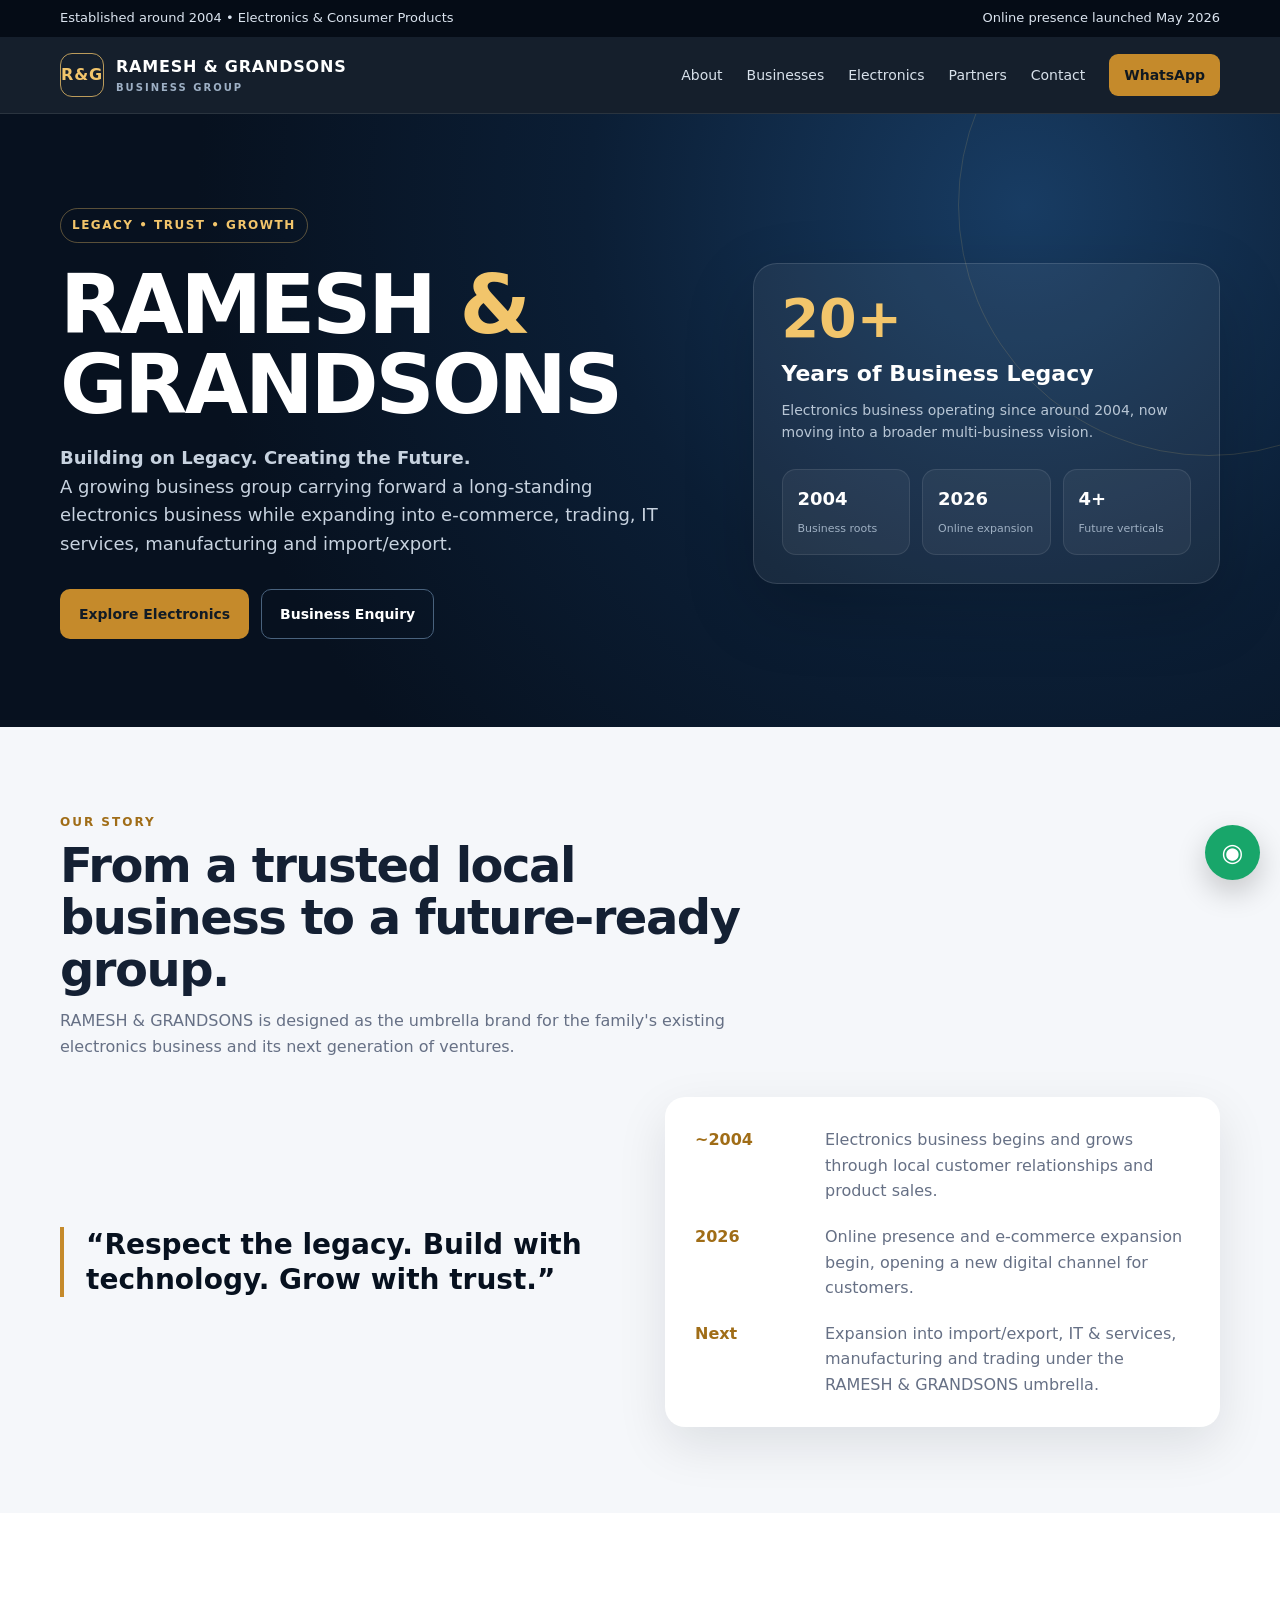
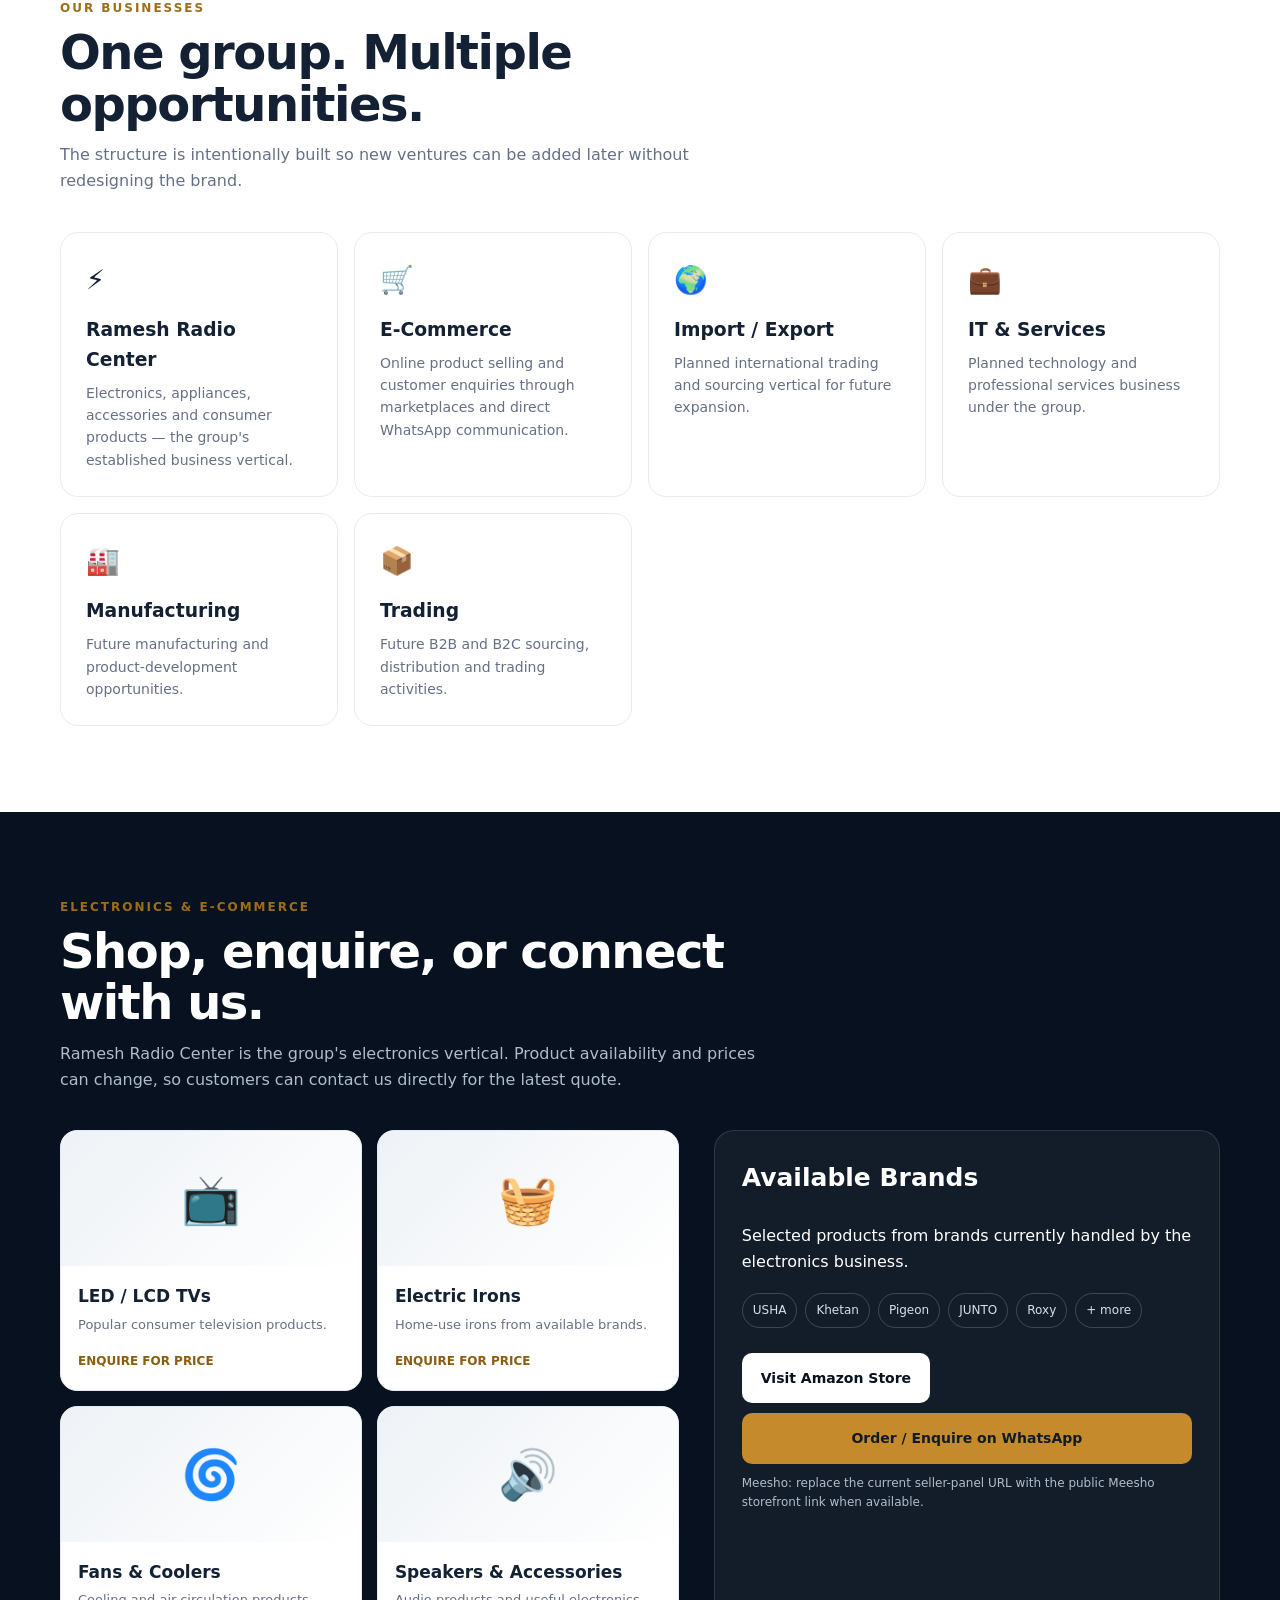
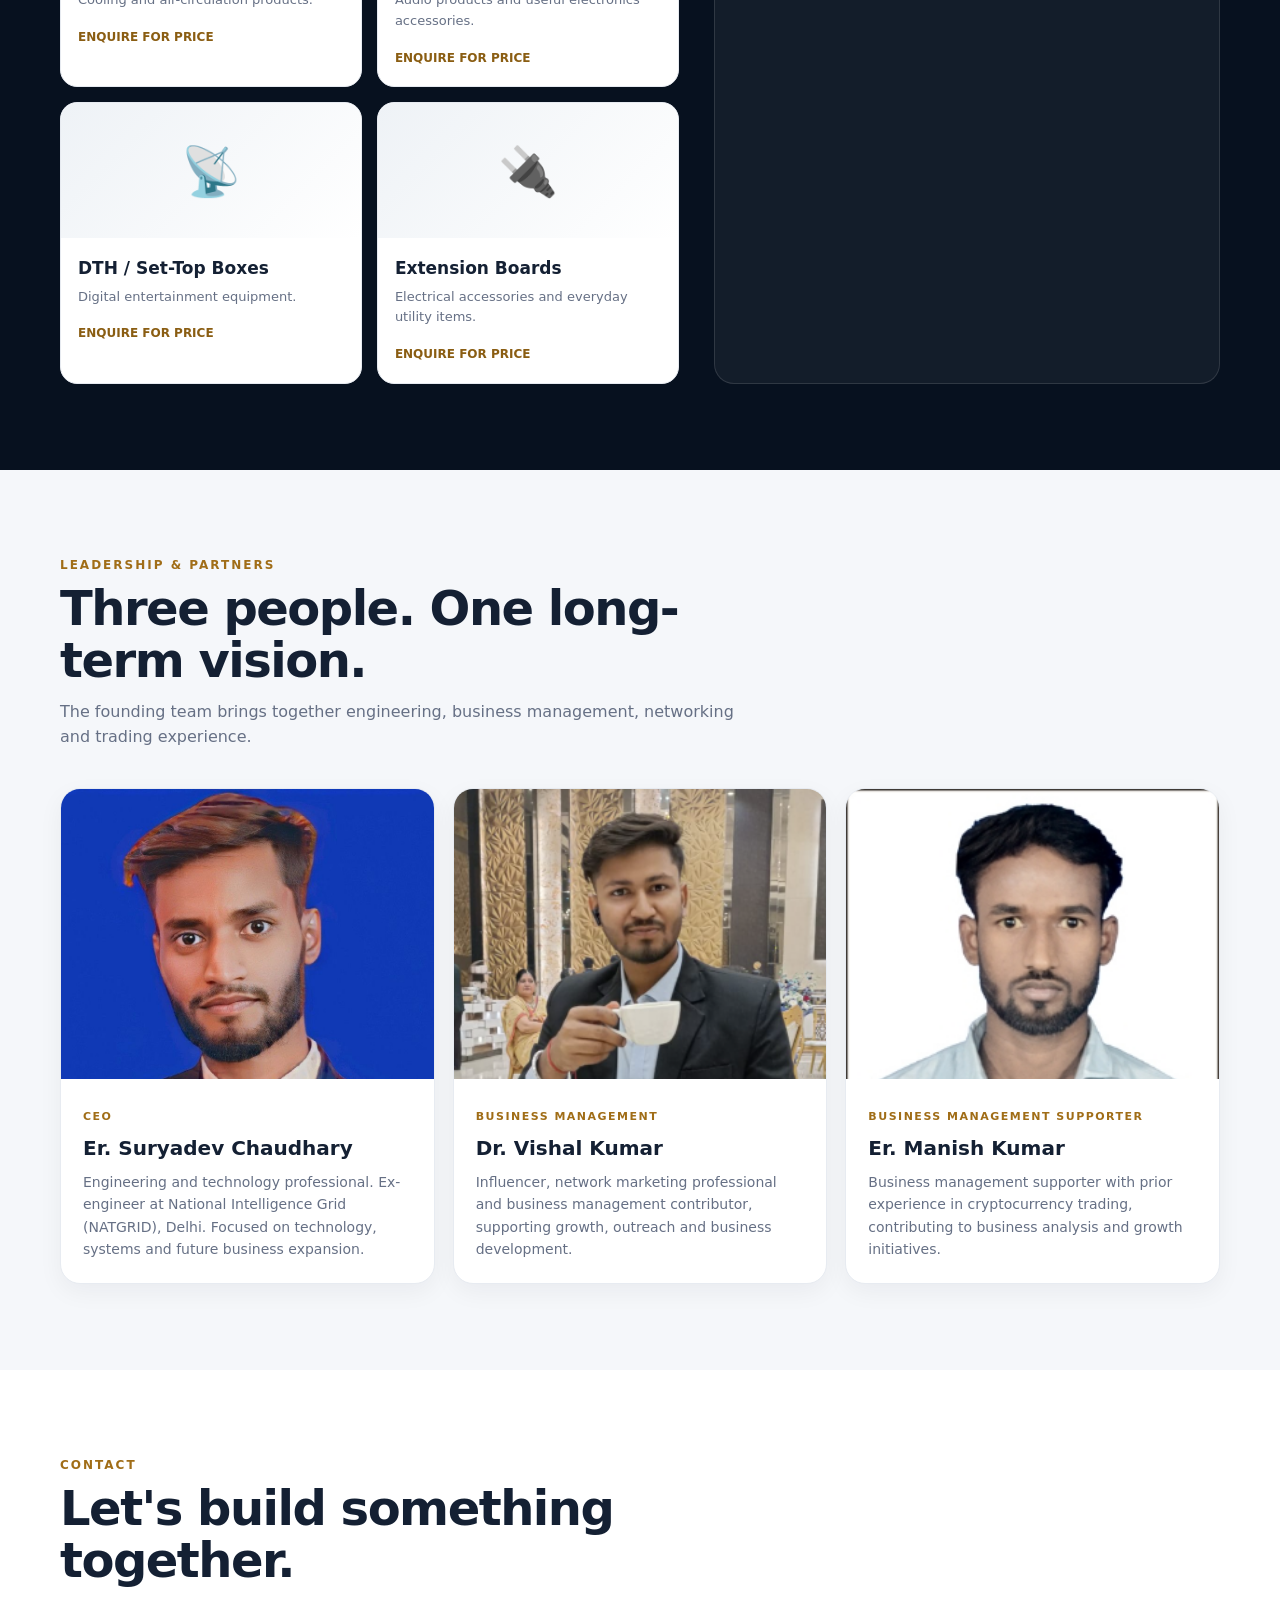
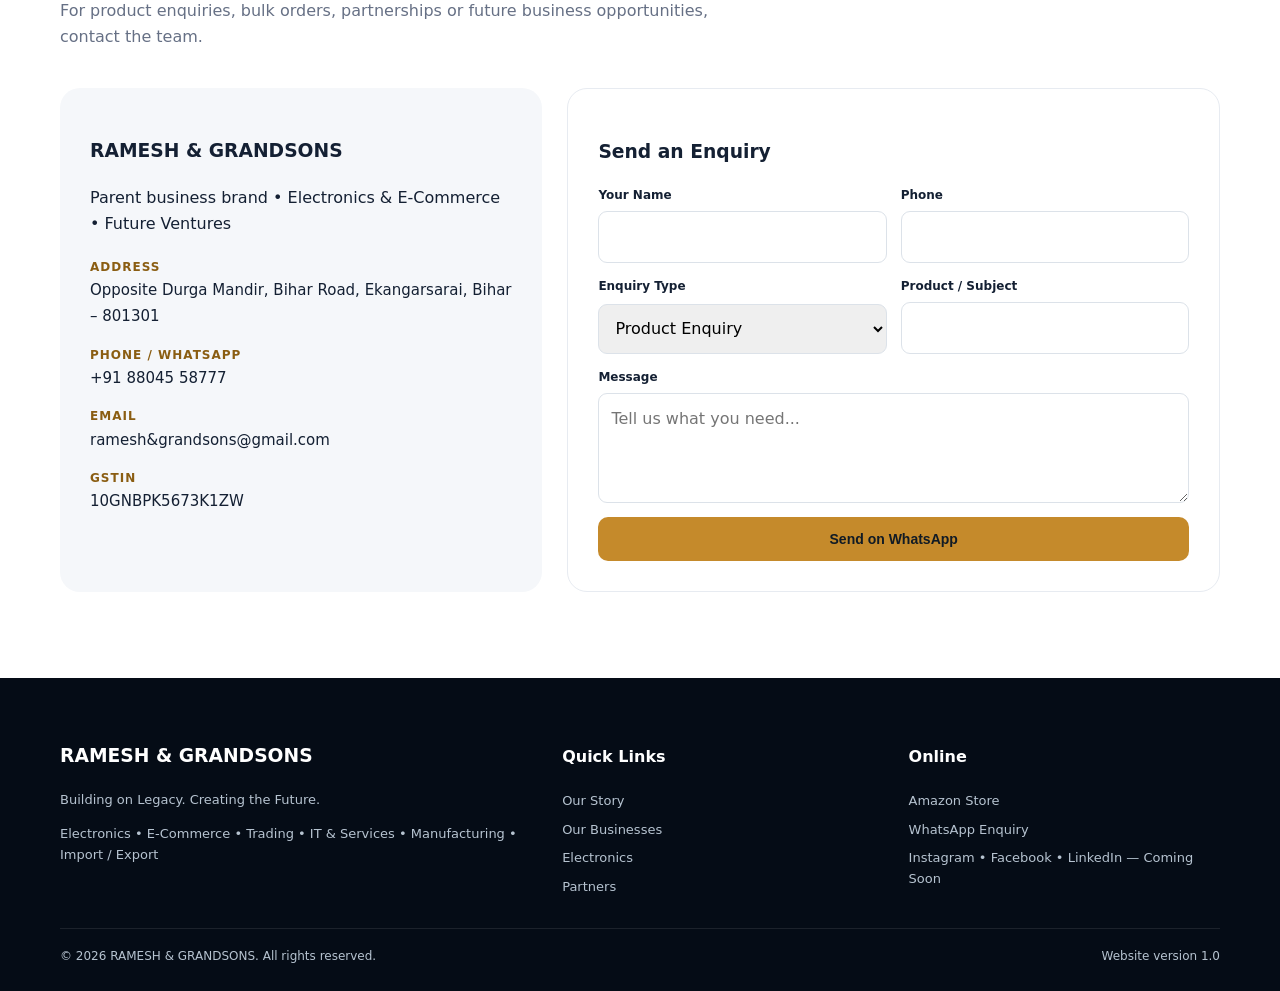
==== index.html @ 0e644058 "Update Business website V1" ====
<!doctype html>
<html lang="en">
<head>
<meta charset="utf-8">
<meta name="viewport" content="width=device-width,initial-scale=1">
<meta name="theme-color" content="#07111f">
<meta name="description" content="RAMESH & GRANDSONS — building on legacy, creating the future. Electronics, e-commerce, trading, IT services, manufacturing and import/export.">
<title>RAMESH & GRANDSONS | Business Group</title>
<style>
:root{
  --navy:#07111f; --navy2:#0c1d33; --ink:#142033; --muted:#667085;
  --line:#e7ebf1; --paper:#fff; --soft:#f5f7fa; --accent:#c58a2b;
  --accent2:#f2c56b; --green:#16845b; --shadow:0 18px 50px rgba(7,17,31,.10);
}
*{box-sizing:border-box} html{scroll-behavior:smooth}
body{margin:0;font-family:Inter,ui-sans-serif,system-ui,-apple-system,Segoe UI,Roboto,Arial,sans-serif;color:var(--ink);background:var(--paper);line-height:1.6}
a{text-decoration:none;color:inherit}.container{width:min(1160px,92%);margin:auto}
.topbar{background:#050c16;color:#dbe4ef;font-size:13px;padding:8px 0}
.topbar .container{display:flex;justify-content:space-between;gap:20px;flex-wrap:wrap}
nav{position:sticky;top:0;z-index:50;background:rgba(7,17,31,.94);backdrop-filter:blur(12px);color:#fff;border-bottom:1px solid rgba(255,255,255,.09)}
.navin{min-height:76px;display:flex;align-items:center;justify-content:space-between;gap:25px}
.brand{display:flex;align-items:center;gap:12px;font-weight:800;letter-spacing:.8px}
.mark{width:44px;height:44px;border:1px solid rgba(242,197,107,.75);border-radius:12px;display:grid;place-items:center;color:var(--accent2);font-weight:900}
.brand small{display:block;color:#9eb0c5;font-size:10px;letter-spacing:2px;font-weight:600}
.links{display:flex;gap:24px;align-items:center;font-size:14px;color:#d8e1eb}
.links a:hover{color:var(--accent2)}
.navcta{background:var(--accent);color:#101820!important;padding:10px 15px;border-radius:9px;font-weight:800}
.menu{display:none;background:none;border:0;color:#fff;font-size:27px}
.hero{background:radial-gradient(circle at 80% 15%,#183c63 0,#0b1e35 38%,#07111f 72%);color:#fff;padding:94px 0 88px;position:relative;overflow:hidden}
.hero:after{content:"";position:absolute;width:500px;height:500px;border:1px solid rgba(242,197,107,.15);border-radius:50%;right:-180px;top:-160px}
.hero-grid{display:grid;grid-template-columns:1.15fr .85fr;gap:60px;align-items:center;position:relative;z-index:2}
.eyebrow{display:inline-flex;gap:8px;align-items:center;border:1px solid rgba(242,197,107,.35);color:var(--accent2);padding:7px 11px;border-radius:999px;font-size:12px;letter-spacing:1.5px;text-transform:uppercase;font-weight:700}
h1{font-size:clamp(45px,7vw,82px);line-height:.98;margin:22px 0 18px;letter-spacing:-3px}
.hero h1 span{color:var(--accent2)}
.hero p{font-size:18px;color:#c7d2df;max-width:650px}
.actions{display:flex;gap:12px;flex-wrap:wrap;margin-top:30px}
.btn{display:inline-flex;align-items:center;justify-content:center;gap:8px;padding:13px 18px;border-radius:10px;font-weight:800;font-size:14px;border:1px solid transparent}
.btn.primary{background:var(--accent);color:#111b25}.btn.ghost{border-color:#49627d;color:#fff}.btn.light{background:#fff;color:var(--navy)}
.hero-card{background:rgba(255,255,255,.06);border:1px solid rgba(255,255,255,.12);border-radius:24px;padding:28px;box-shadow:0 25px 70px rgba(0,0,0,.18)}
.hero-card .big{font-size:54px;font-weight:900;color:var(--accent2);line-height:1}
.hero-card h3{margin:10px 0 8px;font-size:22px}.hero-card p{font-size:14px;margin:0;color:#b8c6d5}
.statrow{display:grid;grid-template-columns:repeat(3,1fr);gap:12px;margin-top:25px}.stat{padding:15px;border-radius:14px;background:rgba(255,255,255,.05);border:1px solid rgba(255,255,255,.09)}.stat b{display:block;font-size:18px;color:#fff}.stat span{font-size:11px;color:#9fb0c3}
section{padding:86px 0}.section-head{max-width:700px;margin-bottom:38px}.kicker{color:#a06d17;font-size:12px;text-transform:uppercase;letter-spacing:2px;font-weight:900}.section-head h2{font-size:clamp(31px,4vw,48px);line-height:1.08;margin:8px 0 12px;letter-spacing:-1.5px}.section-head p{color:var(--muted);margin:0}
.legacy{background:var(--soft)}.legacy-grid{display:grid;grid-template-columns:1fr 1fr;gap:50px;align-items:center}.quote{font-size:28px;line-height:1.25;font-weight:750;color:var(--navy);border-left:4px solid var(--accent);padding-left:22px}
.info-card{background:#fff;padding:30px;border-radius:20px;box-shadow:var(--shadow)}.timeline{display:grid;gap:20px}.time{display:grid;grid-template-columns:110px 1fr;gap:20px}.time b{color:#a06d17}.time p{margin:0;color:var(--muted)}
.businesses{display:grid;grid-template-columns:repeat(4,1fr);gap:16px}.biz{padding:25px;border:1px solid var(--line);border-radius:18px;transition:.2s;background:#fff}.biz:hover{transform:translateY(-4px);box-shadow:var(--shadow)}.icon{font-size:27px}.biz h3{margin:14px 0 7px}.biz p{margin:0;color:var(--muted);font-size:14px}
.ecom{background:var(--navy);color:#fff}.ecom .section-head p{color:#aebdcd}.ecom-grid{display:grid;grid-template-columns:1.1fr .9fr;gap:35px;align-items:stretch}
.product-grid{display:grid;grid-template-columns:repeat(2,1fr);gap:15px}.product{background:#fff;color:var(--ink);border-radius:17px;overflow:hidden;border:1px solid #e6eaf0}.product-img{height:135px;display:grid;place-items:center;background:linear-gradient(135deg,#eef2f6,#fff);font-size:48px}.product-body{padding:17px}.product-body h3{margin:0 0 4px;font-size:17px}.product-body p{margin:0 0 12px;color:var(--muted);font-size:13px}.mini{font-size:12px;color:#8a5d12;font-weight:800}.side{border:1px solid rgba(255,255,255,.12);border-radius:20px;padding:27px;background:rgba(255,255,255,.05)}.side h3{font-size:25px;margin-top:0}.brandchips{display:flex;gap:8px;flex-wrap:wrap;margin:18px 0 25px}.chip{padding:7px 10px;border:1px solid rgba(255,255,255,.18);border-radius:999px;font-size:12px;color:#d7e0e9}
.partners{background:var(--soft)}.partner-grid{display:grid;grid-template-columns:repeat(3,1fr);gap:18px}.person{background:#fff;border-radius:20px;overflow:hidden;border:1px solid var(--line);box-shadow:0 8px 25px rgba(7,17,31,.05)}.person img{width:100%;height:290px;object-fit:cover;object-position:center top;background:#e9eef3}.person .pbody{padding:22px}.role{font-size:11px;text-transform:uppercase;letter-spacing:1.5px;color:#a06d17;font-weight:900}.person h3{margin:6px 0 7px;font-size:20px}.person p{margin:0;color:var(--muted);font-size:14px}
.contact{background:#fff}.contact-grid{display:grid;grid-template-columns:.85fr 1.15fr;gap:25px}.contact-card{background:var(--soft);padding:30px;border-radius:20px}.contact-list{display:grid;gap:17px;margin-top:22px}.contact-item b{display:block;font-size:12px;color:#8a5d12;text-transform:uppercase;letter-spacing:1px}.contact-item span{font-size:15px}.contact-form{border:1px solid var(--line);border-radius:20px;padding:30px}.formgrid{display:grid;grid-template-columns:1fr 1fr;gap:14px}.field{display:grid;gap:6px}.field.full{grid-column:1/-1}.field label{font-size:12px;font-weight:800}.field input,.field textarea,.field select{font:inherit;padding:12px;border:1px solid #dce2e9;border-radius:9px;outline:none}.field textarea{min-height:110px;resize:vertical}.field input:focus,.field textarea:focus,.field select:focus{border-color:#a06d17}.footer{background:#050c16;color:#b6c3d0;padding:45px 0 25px}.footgrid{display:grid;grid-template-columns:1.2fr .8fr .8fr;gap:35px}.footer h3,.footer h4{color:#fff}.footer p{font-size:13px}.footlinks{display:grid;gap:8px;font-size:13px}.copyright{border-top:1px solid rgba(255,255,255,.09);margin-top:30px;padding-top:18px;font-size:12px;display:flex;justify-content:space-between;gap:20px;flex-wrap:wrap}
.float-wa{position:fixed;right:20px;bottom:20px;width:55px;height:55px;border-radius:50%;background:#18a66a;color:#fff;display:grid;place-items:center;font-size:25px;font-weight:900;box-shadow:0 12px 30px rgba(0,0,0,.2);z-index:80}
.note{font-size:12px;color:#778398;margin-top:10px}
@media(max-width:900px){.hero-grid,.legacy-grid,.ecom-grid,.contact-grid{grid-template-columns:1fr}.businesses{grid-template-columns:repeat(2,1fr)}.links{display:none}.menu{display:block}.links.open{display:flex;position:absolute;left:0;right:0;top:76px;background:#07111f;padding:18px 4%;flex-direction:column;align-items:flex-start}.navin{position:relative}.partner-grid{grid-template-columns:1fr 1fr}.footgrid{grid-template-columns:1fr 1fr}}
@media(max-width:620px){.hero{padding:65px 0}.hero-card{margin-top:5px}.businesses,.partner-grid,.product-grid,.formgrid,.footgrid{grid-template-columns:1fr}.time{grid-template-columns:80px 1fr}.person img{height:330px}section{padding:65px 0}h1{letter-spacing:-2px}.quote{font-size:23px}}
</style>
</head>
<body>
<div class="topbar"><div class="container"><span>Established around 2004 • Electronics & Consumer Products</span><span>Online presence launched May 2026</span></div></div>

<nav>
  <div class="container navin">
    <a class="brand" href="#home"><span class="mark">R&G</span><span>RAMESH & GRANDSONS<small>BUSINESS GROUP</small></span></a>
    <button class="menu" aria-label="Menu" onclick="document.querySelector('.links').classList.toggle('open')">☰</button>
    <div class="links">
      <a href="#about">About</a><a href="#businesses">Businesses</a><a href="#electronics">Electronics</a><a href="#partners">Partners</a><a href="#contact">Contact</a>
      <a class="navcta" href="https://wa.me/918804558777?text=Hello%20RAMESH%20%26%20GRANDSONS%2C%20I%20would%20like%20to%20enquire%20about%20your%20products." target="_blank">WhatsApp</a>
    </div>
  </div>
</nav>

<main id="home">
<section class="hero">
  <div class="container hero-grid">
    <div>
      <span class="eyebrow">Legacy • Trust • Growth</span>
      <h1>RAMESH <span>&</span><br>GRANDSONS</h1>
      <p><strong>Building on Legacy. Creating the Future.</strong><br>
      A growing business group carrying forward a long-standing electronics business while expanding into e-commerce, trading, IT services, manufacturing and import/export.</p>
      <div class="actions">
        <a class="btn primary" href="#electronics">Explore Electronics</a>
        <a class="btn ghost" href="#contact">Business Enquiry</a>
      </div>
    </div>
    <div class="hero-card">
      <div class="big">20+</div>
      <h3>Years of Business Legacy</h3>
      <p>Electronics business operating since around 2004, now moving into a broader multi-business vision.</p>
      <div class="statrow"><div class="stat"><b>2004</b><span>Business roots</span></div><div class="stat"><b>2026</b><span>Online expansion</span></div><div class="stat"><b>4+</b><span>Future verticals</span></div></div>
    </div>
  </div>
</section>

<section id="about" class="legacy">
<div class="container">
  <div class="section-head"><div class="kicker">Our Story</div><h2>From a trusted local business to a future-ready group.</h2><p>RAMESH & GRANDSONS is designed as the umbrella brand for the family's existing electronics business and its next generation of ventures.</p></div>
  <div class="legacy-grid">
    <div class="quote">“Respect the legacy. Build with technology. Grow with trust.”</div>
    <div class="info-card"><div class="timeline">
      <div class="time"><b>~2004</b><p>Electronics business begins and grows through local customer relationships and product sales.</p></div>
      <div class="time"><b>2026</b><p>Online presence and e-commerce expansion begin, opening a new digital channel for customers.</p></div>
      <div class="time"><b>Next</b><p>Expansion into import/export, IT & services, manufacturing and trading under the RAMESH & GRANDSONS umbrella.</p></div>
    </div></div>
  </div>
</div>
</section>

<section id="businesses">
<div class="container">
  <div class="section-head"><div class="kicker">Our Businesses</div><h2>One group. Multiple opportunities.</h2><p>The structure is intentionally built so new ventures can be added later without redesigning the brand.</p></div>
  <div class="businesses">
    <div class="biz"><div class="icon">⚡</div><h3>Ramesh Radio Center</h3><p>Electronics, appliances, accessories and consumer products — the group's established business vertical.</p></div>
    <div class="biz"><div class="icon">🛒</div><h3>E-Commerce</h3><p>Online product selling and customer enquiries through marketplaces and direct WhatsApp communication.</p></div>
    <div class="biz"><div class="icon">🌍</div><h3>Import / Export</h3><p>Planned international trading and sourcing vertical for future expansion.</p></div>
    <div class="biz"><div class="icon">💼</div><h3>IT & Services</h3><p>Planned technology and professional services business under the group.</p></div>
    <div class="biz"><div class="icon">🏭</div><h3>Manufacturing</h3><p>Future manufacturing and product-development opportunities.</p></div>
    <div class="biz"><div class="icon">📦</div><h3>Trading</h3><p>Future B2B and B2C sourcing, distribution and trading activities.</p></div>
  </div>
</div>
</section>

<section id="electronics" class="ecom">
<div class="container">
  <div class="section-head"><div class="kicker">Electronics & E-Commerce</div><h2>Shop, enquire, or connect with us.</h2><p>Ramesh Radio Center is the group's electronics vertical. Product availability and prices can change, so customers can contact us directly for the latest quote.</p></div>
  <div class="ecom-grid">
    <div class="product-grid">
      <div class="product"><div class="product-img">📺</div><div class="product-body"><h3>LED / LCD TVs</h3><p>Popular consumer television products.</p><span class="mini">ENQUIRE FOR PRICE</span></div></div>
      <div class="product"><div class="product-img">🧺</div><div class="product-body"><h3>Electric Irons</h3><p>Home-use irons from available brands.</p><span class="mini">ENQUIRE FOR PRICE</span></div></div>
      <div class="product"><div class="product-img">🌀</div><div class="product-body"><h3>Fans & Coolers</h3><p>Cooling and air-circulation products.</p><span class="mini">ENQUIRE FOR PRICE</span></div></div>
      <div class="product"><div class="product-img">🔊</div><div class="product-body"><h3>Speakers & Accessories</h3><p>Audio products and useful electronics accessories.</p><span class="mini">ENQUIRE FOR PRICE</span></div></div>
      <div class="product"><div class="product-img">📡</div><div class="product-body"><h3>DTH / Set-Top Boxes</h3><p>Digital entertainment equipment.</p><span class="mini">ENQUIRE FOR PRICE</span></div></div>
      <div class="product"><div class="product-img">🔌</div><div class="product-body"><h3>Extension Boards</h3><p>Electrical accessories and everyday utility items.</p><span class="mini">ENQUIRE FOR PRICE</span></div></div>
    </div>
    <aside class="side">
      <h3>Available Brands</h3>
      <p>Selected products from brands currently handled by the electronics business.</p>
      <div class="brandchips"><span class="chip">USHA</span><span class="chip">Khetan</span><span class="chip">Pigeon</span><span class="chip">JUNTO</span><span class="chip">Roxy</span><span class="chip">+ more</span></div>
      <a class="btn light" target="_blank" href="https://www.amazon.in/l/27943762031?me=A1LE4B1GSUCSJF&ref_=sc_ls_qr">Visit Amazon Store</a>
      <a class="btn primary" style="margin-top:10px;width:100%" target="_blank" href="https://wa.me/918804558777?text=Hello%20RAMESH%20%26%20GRANDSONS%2C%20I%20want%20to%20enquire%20about%20an%20electronics%20product.">Order / Enquire on WhatsApp</a>
      <p class="note" style="color:#aebdcd">Meesho: replace the current seller-panel URL with the public Meesho storefront link when available.</p>
    </aside>
  </div>
</div>
</section>

<section id="partners" class="partners">
<div class="container">
  <div class="section-head"><div class="kicker">Leadership & Partners</div><h2>Three people. One long-term vision.</h2><p>The founding team brings together engineering, business management, networking and trading experience.</p></div>
  <div class="partner-grid">
    <article class="person"><img src="assets/suryadev.jpg" alt="Er. Suryadev Chaudhary"><div class="pbody"><div class="role">CEO</div><h3>Er. Suryadev Chaudhary</h3><p>Engineering and technology professional. Ex-engineer at National Intelligence Grid (NATGRID), Delhi. Focused on technology, systems and future business expansion.</p></div></article>
    <article class="person"><img src="assets/vishal.jpg" alt="Dr. Vishal Kumar"><div class="pbody"><div class="role">Business Management</div><h3>Dr. Vishal Kumar</h3><p>Influencer, network marketing professional and business management contributor, supporting growth, outreach and business development.</p></div></article>
    <article class="person"><img src="assets/manish.jpg" alt="Er. Manish Kumar"><div class="pbody"><div class="role">Business Management Supporter</div><h3>Er. Manish Kumar</h3><p>Business management supporter with prior experience in cryptocurrency trading, contributing to business analysis and growth initiatives.</p></div></article>
  </div>
</div>
</section>

<section id="contact" class="contact">
<div class="container">
  <div class="section-head"><div class="kicker">Contact</div><h2>Let's build something together.</h2><p>For product enquiries, bulk orders, partnerships or future business opportunities, contact the team.</p></div>
  <div class="contact-grid">
    <div class="contact-card">
      <h3>RAMESH & GRANDSONS</h3>
      <p>Parent business brand • Electronics & E-Commerce • Future Ventures</p>
      <div class="contact-list">
        <div class="contact-item"><b>Address</b><span>Opposite Durga Mandir, Bihar Road, Ekangarsarai, Bihar – 801301</span></div>
        <div class="contact-item"><b>Phone / WhatsApp</b><span>+91 88045 58777</span></div>
        <div class="contact-item"><b>Email</b><span>ramesh&amp;grandsons@gmail.com</span></div>
        <div class="contact-item"><b>GSTIN</b><span>10GNBPK5673K1ZW</span></div>
      </div>
    </div>
    <form class="contact-form" onsubmit="sendWhatsApp(event)">
      <h3>Send an Enquiry</h3>
      <div class="formgrid">
        <div class="field"><label>Your Name</label><input id="name" required></div>
        <div class="field"><label>Phone</label><input id="phone" required></div>
        <div class="field"><label>Enquiry Type</label><select id="type"><option>Product Enquiry</option><option>Bulk Order</option><option>Business Partnership</option><option>Import / Export</option><option>IT / Services</option><option>Other</option></select></div>
        <div class="field"><label>Product / Subject</label><input id="subject"></div>
        <div class="field full"><label>Message</label><textarea id="message" placeholder="Tell us what you need..."></textarea></div>
        <div class="field full"><button class="btn primary" type="submit">Send on WhatsApp</button></div>
      </div>
    </form>
  </div>
</div>
</section>
</main>

<footer class="footer">
<div class="container">
  <div class="footgrid">
    <div><h3>RAMESH & GRANDSONS</h3><p>Building on Legacy. Creating the Future.</p><p>Electronics • E-Commerce • Trading • IT & Services • Manufacturing • Import / Export</p></div>
    <div><h4>Quick Links</h4><div class="footlinks"><a href="#about">Our Story</a><a href="#businesses">Our Businesses</a><a href="#electronics">Electronics</a><a href="#partners">Partners</a></div></div>
    <div><h4>Online</h4><div class="footlinks"><a target="_blank" href="https://www.amazon.in/l/27943762031?me=A1LE4B1GSUCSJF&ref_=sc_ls_qr">Amazon Store</a><a href="#contact">WhatsApp Enquiry</a><span>Instagram • Facebook • LinkedIn — Coming Soon</span></div></div>
  </div>
  <div class="copyright"><span>© <span id="year"></span> RAMESH & GRANDSONS. All rights reserved.</span><span>Website version 1.0</span></div>
</div>
</footer>

<a class="float-wa" target="_blank" aria-label="WhatsApp" href="https://wa.me/918804558777?text=Hello%20RAMESH%20%26%20GRANDSONS">◉</a>

<script>
document.getElementById('year').textContent = new Date().getFullYear();
function sendWhatsApp(e){
  e.preventDefault();
  const n=document.getElementById('name').value, p=document.getElementById('phone').value;
  const t=document.getElementById('type').value, s=document.getElementById('subject').value;
  const m=document.getElementById('message').value;
  const text=`Hello RAMESH & GRANDSONS,%0A%0AName: ${encodeURIComponent(n)}%0APhone: ${encodeURIComponent(p)}%0AEnquiry: ${encodeURIComponent(t)}%0ASubject: ${encodeURIComponent(s)}%0AMessage: ${encodeURIComponent(m)}`;
  window.open('https://wa.me/918804558777?text='+text,'_blank');
}
</script>
</body>
</html>
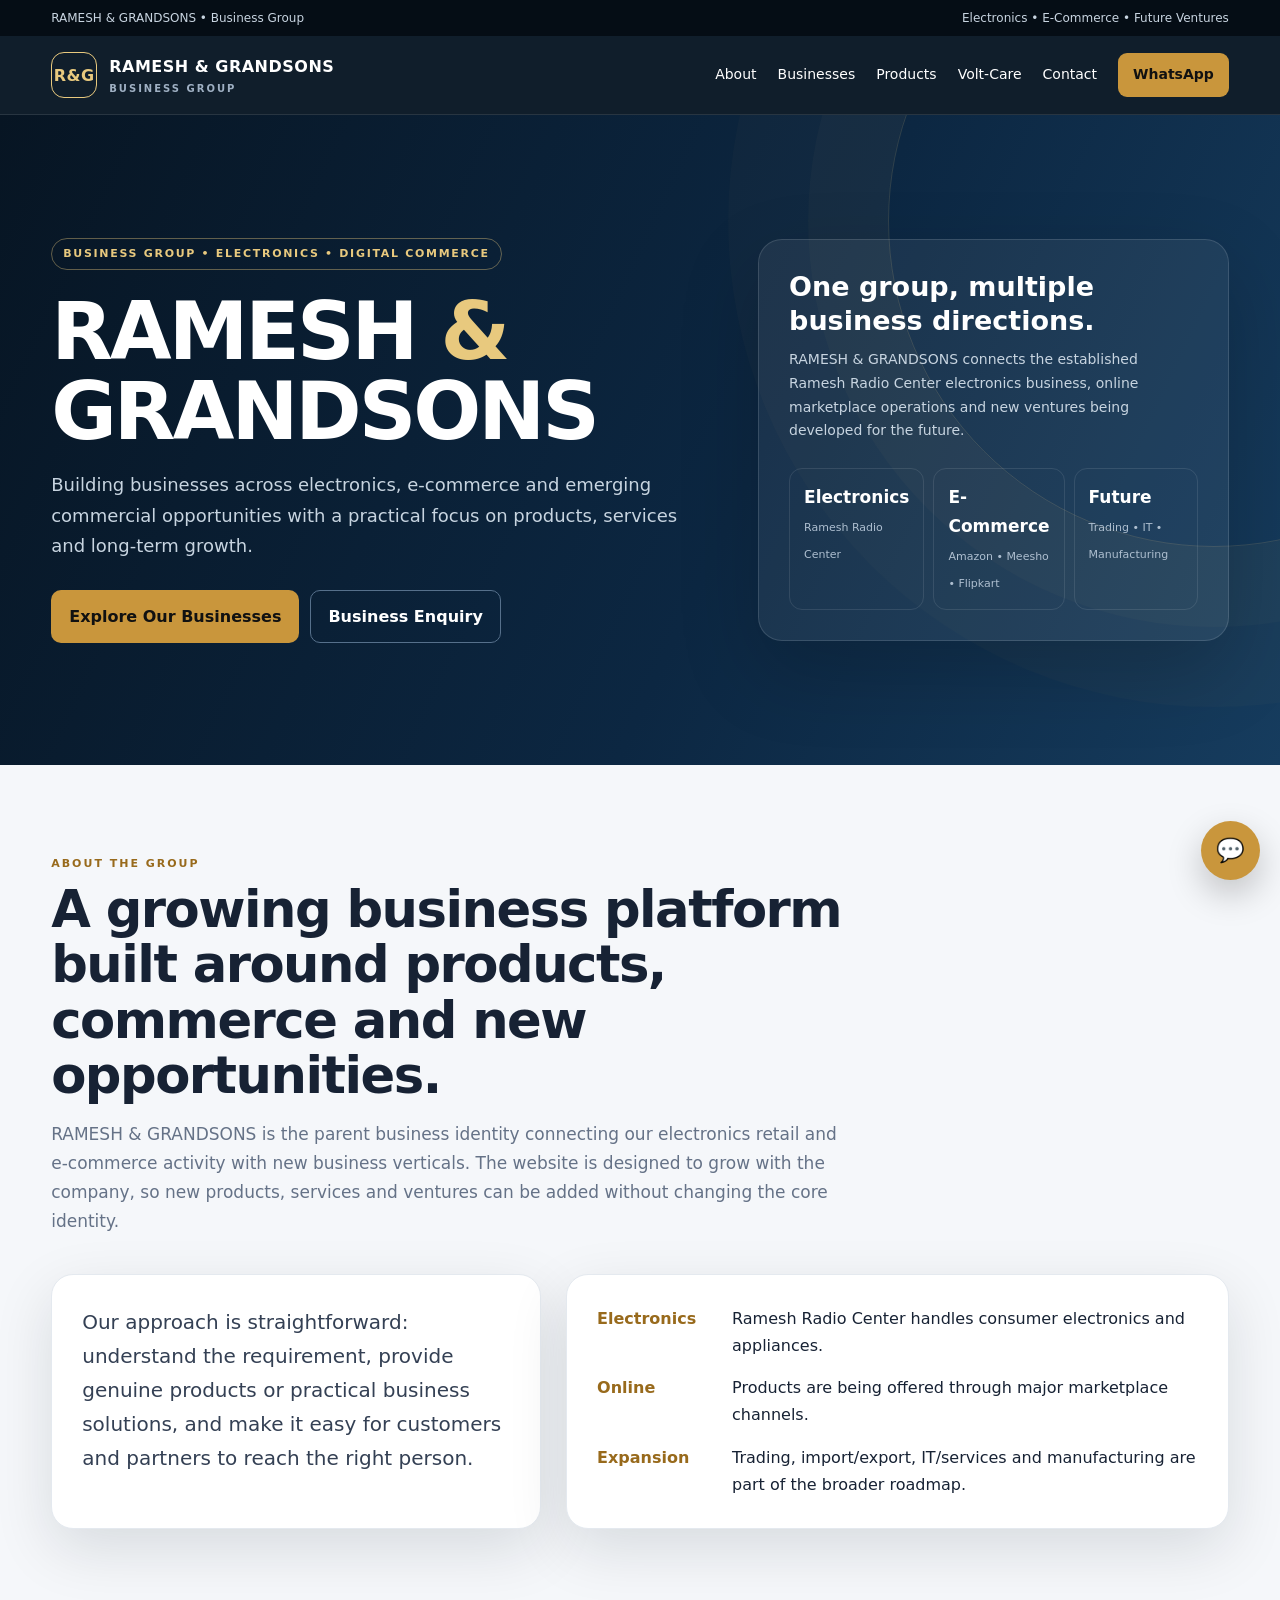
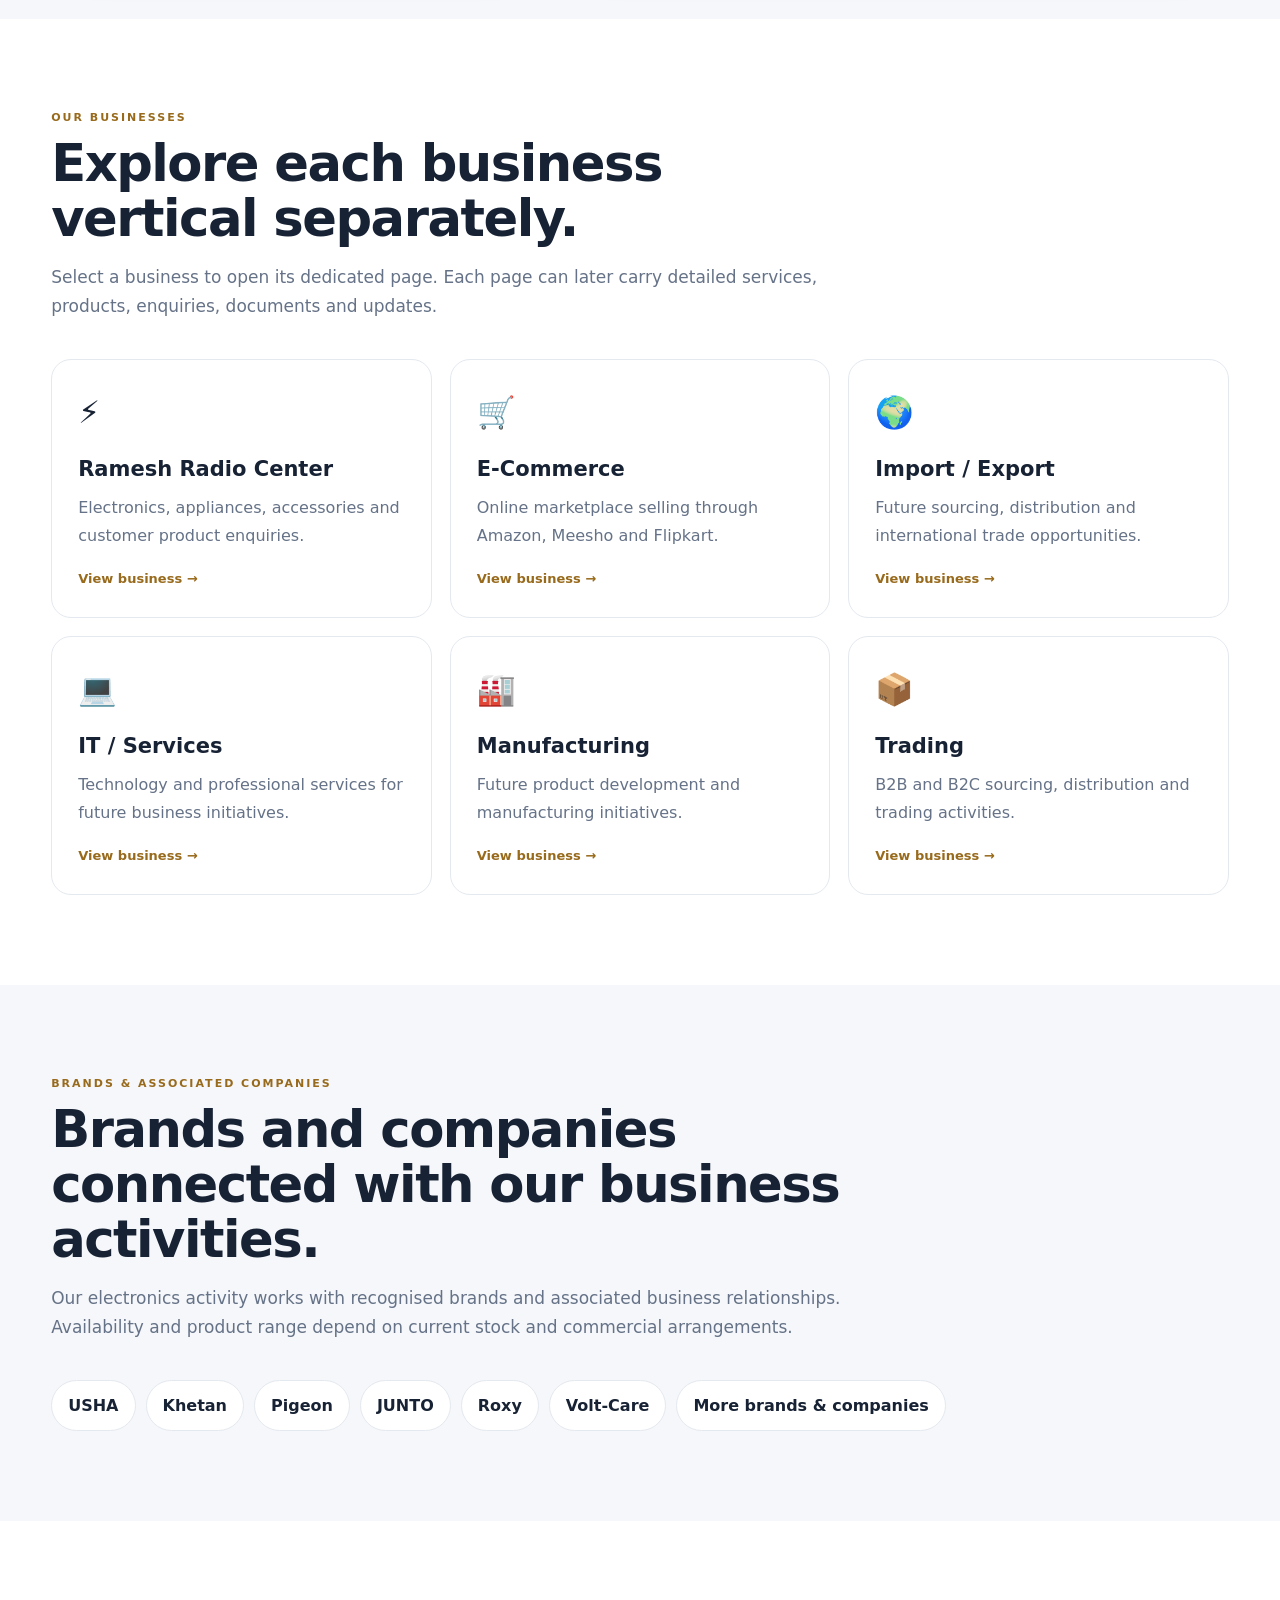
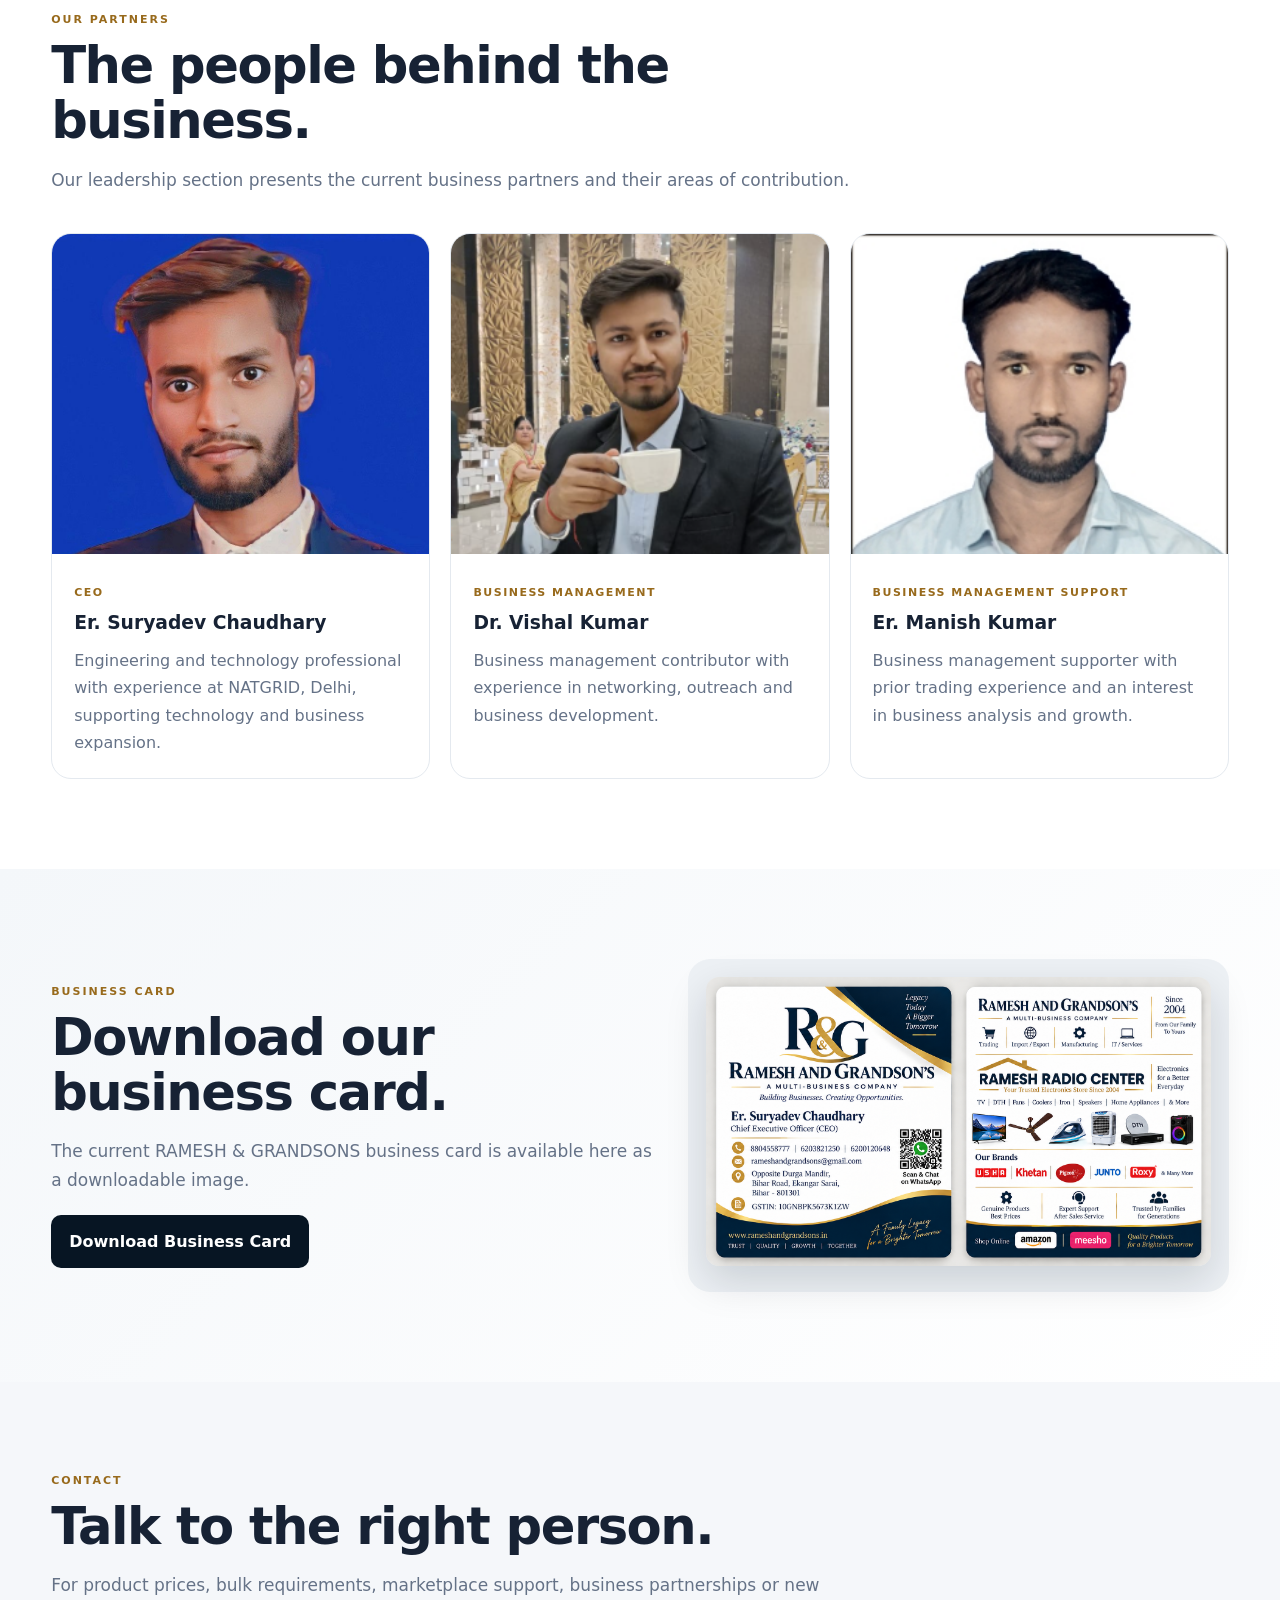
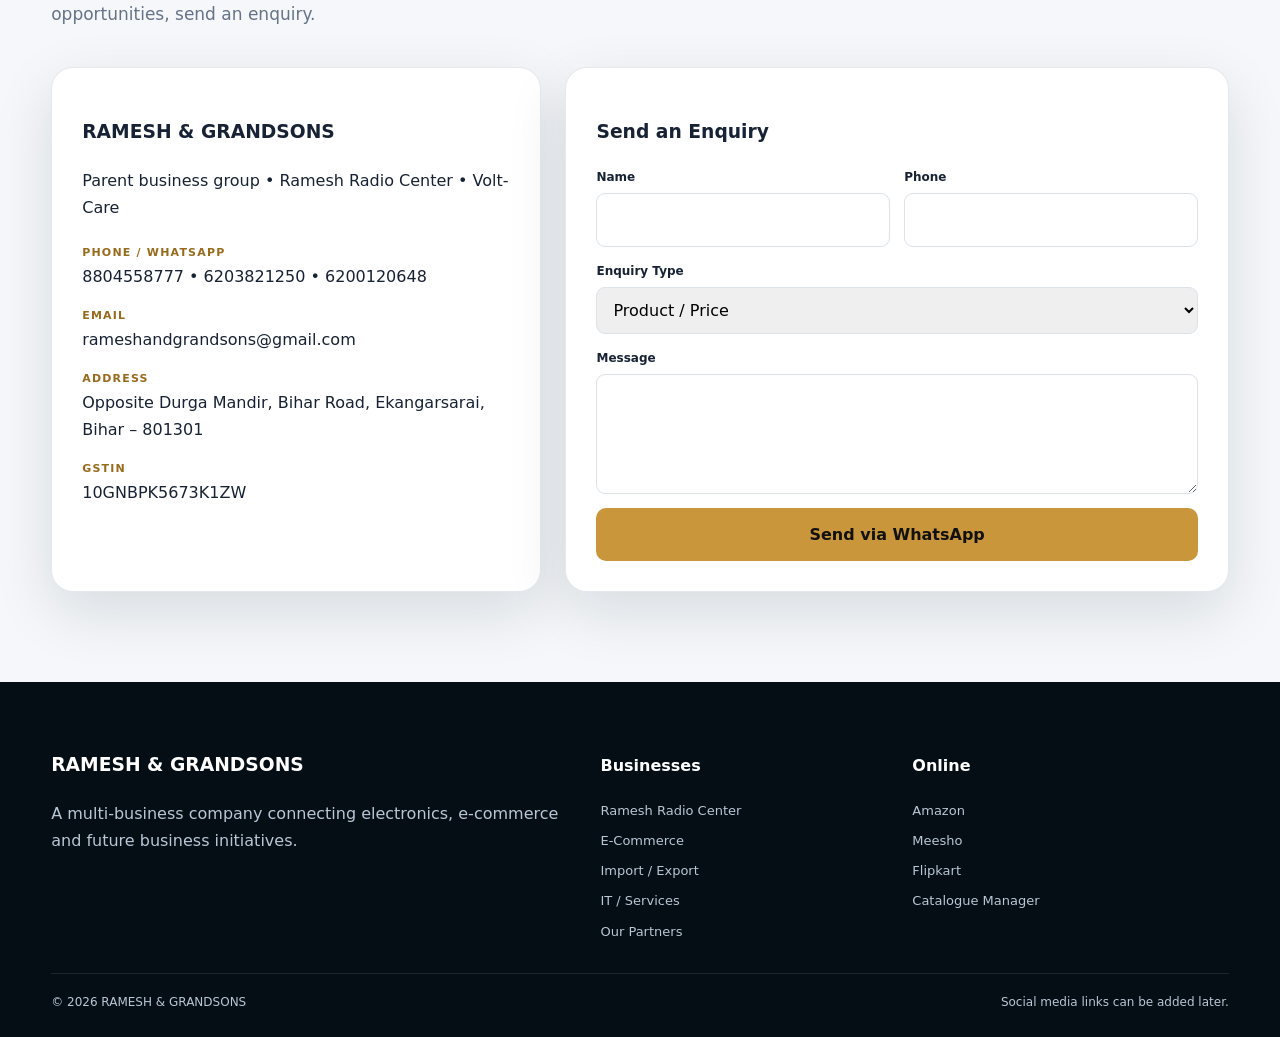
==== commit 70f7b698: "update version-2.0" ====
--- a/index.html
+++ b/index.html
@@ -1,211 +1,55 @@
 <!doctype html>
 <html lang="en">
 <head>
-<meta charset="utf-8">
-<meta name="viewport" content="width=device-width,initial-scale=1">
-<meta name="theme-color" content="#07111f">
-<meta name="description" content="RAMESH & GRANDSONS — building on legacy, creating the future. Electronics, e-commerce, trading, IT services, manufacturing and import/export.">
+<meta charset="utf-8"><meta name="viewport" content="width=device-width,initial-scale=1">
+<meta name="description" content="RAMESH & GRANDSONS — Electronics, E-Commerce and future business ventures.">
 <title>RAMESH & GRANDSONS | Business Group</title>
-<style>
-:root{
-  --navy:#07111f; --navy2:#0c1d33; --ink:#142033; --muted:#667085;
-  --line:#e7ebf1; --paper:#fff; --soft:#f5f7fa; --accent:#c58a2b;
-  --accent2:#f2c56b; --green:#16845b; --shadow:0 18px 50px rgba(7,17,31,.10);
-}
-*{box-sizing:border-box} html{scroll-behavior:smooth}
-body{margin:0;font-family:Inter,ui-sans-serif,system-ui,-apple-system,Segoe UI,Roboto,Arial,sans-serif;color:var(--ink);background:var(--paper);line-height:1.6}
-a{text-decoration:none;color:inherit}.container{width:min(1160px,92%);margin:auto}
-.topbar{background:#050c16;color:#dbe4ef;font-size:13px;padding:8px 0}
-.topbar .container{display:flex;justify-content:space-between;gap:20px;flex-wrap:wrap}
-nav{position:sticky;top:0;z-index:50;background:rgba(7,17,31,.94);backdrop-filter:blur(12px);color:#fff;border-bottom:1px solid rgba(255,255,255,.09)}
-.navin{min-height:76px;display:flex;align-items:center;justify-content:space-between;gap:25px}
-.brand{display:flex;align-items:center;gap:12px;font-weight:800;letter-spacing:.8px}
-.mark{width:44px;height:44px;border:1px solid rgba(242,197,107,.75);border-radius:12px;display:grid;place-items:center;color:var(--accent2);font-weight:900}
-.brand small{display:block;color:#9eb0c5;font-size:10px;letter-spacing:2px;font-weight:600}
-.links{display:flex;gap:24px;align-items:center;font-size:14px;color:#d8e1eb}
-.links a:hover{color:var(--accent2)}
-.navcta{background:var(--accent);color:#101820!important;padding:10px 15px;border-radius:9px;font-weight:800}
-.menu{display:none;background:none;border:0;color:#fff;font-size:27px}
-.hero{background:radial-gradient(circle at 80% 15%,#183c63 0,#0b1e35 38%,#07111f 72%);color:#fff;padding:94px 0 88px;position:relative;overflow:hidden}
-.hero:after{content:"";position:absolute;width:500px;height:500px;border:1px solid rgba(242,197,107,.15);border-radius:50%;right:-180px;top:-160px}
-.hero-grid{display:grid;grid-template-columns:1.15fr .85fr;gap:60px;align-items:center;position:relative;z-index:2}
-.eyebrow{display:inline-flex;gap:8px;align-items:center;border:1px solid rgba(242,197,107,.35);color:var(--accent2);padding:7px 11px;border-radius:999px;font-size:12px;letter-spacing:1.5px;text-transform:uppercase;font-weight:700}
-h1{font-size:clamp(45px,7vw,82px);line-height:.98;margin:22px 0 18px;letter-spacing:-3px}
-.hero h1 span{color:var(--accent2)}
-.hero p{font-size:18px;color:#c7d2df;max-width:650px}
-.actions{display:flex;gap:12px;flex-wrap:wrap;margin-top:30px}
-.btn{display:inline-flex;align-items:center;justify-content:center;gap:8px;padding:13px 18px;border-radius:10px;font-weight:800;font-size:14px;border:1px solid transparent}
-.btn.primary{background:var(--accent);color:#111b25}.btn.ghost{border-color:#49627d;color:#fff}.btn.light{background:#fff;color:var(--navy)}
-.hero-card{background:rgba(255,255,255,.06);border:1px solid rgba(255,255,255,.12);border-radius:24px;padding:28px;box-shadow:0 25px 70px rgba(0,0,0,.18)}
-.hero-card .big{font-size:54px;font-weight:900;color:var(--accent2);line-height:1}
-.hero-card h3{margin:10px 0 8px;font-size:22px}.hero-card p{font-size:14px;margin:0;color:#b8c6d5}
-.statrow{display:grid;grid-template-columns:repeat(3,1fr);gap:12px;margin-top:25px}.stat{padding:15px;border-radius:14px;background:rgba(255,255,255,.05);border:1px solid rgba(255,255,255,.09)}.stat b{display:block;font-size:18px;color:#fff}.stat span{font-size:11px;color:#9fb0c3}
-section{padding:86px 0}.section-head{max-width:700px;margin-bottom:38px}.kicker{color:#a06d17;font-size:12px;text-transform:uppercase;letter-spacing:2px;font-weight:900}.section-head h2{font-size:clamp(31px,4vw,48px);line-height:1.08;margin:8px 0 12px;letter-spacing:-1.5px}.section-head p{color:var(--muted);margin:0}
-.legacy{background:var(--soft)}.legacy-grid{display:grid;grid-template-columns:1fr 1fr;gap:50px;align-items:center}.quote{font-size:28px;line-height:1.25;font-weight:750;color:var(--navy);border-left:4px solid var(--accent);padding-left:22px}
-.info-card{background:#fff;padding:30px;border-radius:20px;box-shadow:var(--shadow)}.timeline{display:grid;gap:20px}.time{display:grid;grid-template-columns:110px 1fr;gap:20px}.time b{color:#a06d17}.time p{margin:0;color:var(--muted)}
-.businesses{display:grid;grid-template-columns:repeat(4,1fr);gap:16px}.biz{padding:25px;border:1px solid var(--line);border-radius:18px;transition:.2s;background:#fff}.biz:hover{transform:translateY(-4px);box-shadow:var(--shadow)}.icon{font-size:27px}.biz h3{margin:14px 0 7px}.biz p{margin:0;color:var(--muted);font-size:14px}
-.ecom{background:var(--navy);color:#fff}.ecom .section-head p{color:#aebdcd}.ecom-grid{display:grid;grid-template-columns:1.1fr .9fr;gap:35px;align-items:stretch}
-.product-grid{display:grid;grid-template-columns:repeat(2,1fr);gap:15px}.product{background:#fff;color:var(--ink);border-radius:17px;overflow:hidden;border:1px solid #e6eaf0}.product-img{height:135px;display:grid;place-items:center;background:linear-gradient(135deg,#eef2f6,#fff);font-size:48px}.product-body{padding:17px}.product-body h3{margin:0 0 4px;font-size:17px}.product-body p{margin:0 0 12px;color:var(--muted);font-size:13px}.mini{font-size:12px;color:#8a5d12;font-weight:800}.side{border:1px solid rgba(255,255,255,.12);border-radius:20px;padding:27px;background:rgba(255,255,255,.05)}.side h3{font-size:25px;margin-top:0}.brandchips{display:flex;gap:8px;flex-wrap:wrap;margin:18px 0 25px}.chip{padding:7px 10px;border:1px solid rgba(255,255,255,.18);border-radius:999px;font-size:12px;color:#d7e0e9}
-.partners{background:var(--soft)}.partner-grid{display:grid;grid-template-columns:repeat(3,1fr);gap:18px}.person{background:#fff;border-radius:20px;overflow:hidden;border:1px solid var(--line);box-shadow:0 8px 25px rgba(7,17,31,.05)}.person img{width:100%;height:290px;object-fit:cover;object-position:center top;background:#e9eef3}.person .pbody{padding:22px}.role{font-size:11px;text-transform:uppercase;letter-spacing:1.5px;color:#a06d17;font-weight:900}.person h3{margin:6px 0 7px;font-size:20px}.person p{margin:0;color:var(--muted);font-size:14px}
-.contact{background:#fff}.contact-grid{display:grid;grid-template-columns:.85fr 1.15fr;gap:25px}.contact-card{background:var(--soft);padding:30px;border-radius:20px}.contact-list{display:grid;gap:17px;margin-top:22px}.contact-item b{display:block;font-size:12px;color:#8a5d12;text-transform:uppercase;letter-spacing:1px}.contact-item span{font-size:15px}.contact-form{border:1px solid var(--line);border-radius:20px;padding:30px}.formgrid{display:grid;grid-template-columns:1fr 1fr;gap:14px}.field{display:grid;gap:6px}.field.full{grid-column:1/-1}.field label{font-size:12px;font-weight:800}.field input,.field textarea,.field select{font:inherit;padding:12px;border:1px solid #dce2e9;border-radius:9px;outline:none}.field textarea{min-height:110px;resize:vertical}.field input:focus,.field textarea:focus,.field select:focus{border-color:#a06d17}.footer{background:#050c16;color:#b6c3d0;padding:45px 0 25px}.footgrid{display:grid;grid-template-columns:1.2fr .8fr .8fr;gap:35px}.footer h3,.footer h4{color:#fff}.footer p{font-size:13px}.footlinks{display:grid;gap:8px;font-size:13px}.copyright{border-top:1px solid rgba(255,255,255,.09);margin-top:30px;padding-top:18px;font-size:12px;display:flex;justify-content:space-between;gap:20px;flex-wrap:wrap}
-.float-wa{position:fixed;right:20px;bottom:20px;width:55px;height:55px;border-radius:50%;background:#18a66a;color:#fff;display:grid;place-items:center;font-size:25px;font-weight:900;box-shadow:0 12px 30px rgba(0,0,0,.2);z-index:80}
-.note{font-size:12px;color:#778398;margin-top:10px}
-@media(max-width:900px){.hero-grid,.legacy-grid,.ecom-grid,.contact-grid{grid-template-columns:1fr}.businesses{grid-template-columns:repeat(2,1fr)}.links{display:none}.menu{display:block}.links.open{display:flex;position:absolute;left:0;right:0;top:76px;background:#07111f;padding:18px 4%;flex-direction:column;align-items:flex-start}.navin{position:relative}.partner-grid{grid-template-columns:1fr 1fr}.footgrid{grid-template-columns:1fr 1fr}}
-@media(max-width:620px){.hero{padding:65px 0}.hero-card{margin-top:5px}.businesses,.partner-grid,.product-grid,.formgrid,.footgrid{grid-template-columns:1fr}.time{grid-template-columns:80px 1fr}.person img{height:330px}section{padding:65px 0}h1{letter-spacing:-2px}.quote{font-size:23px}}
-</style>
+<link rel="stylesheet" href="styles.css">
 </head>
 <body>
-<div class="topbar"><div class="container"><span>Established around 2004 • Electronics & Consumer Products</span><span>Online presence launched May 2026</span></div></div>
+<div class="top"><div class="container"><span>RAMESH & GRANDSONS • Business Group</span><span>Electronics • E-Commerce • Future Ventures</span></div></div>
+<nav class="nav"><div class="container navin">
+<a class="brand" href="index.html"><span class="brandmark">R&G</span><span>RAMESH & GRANDSONS<small>BUSINESS GROUP</small></span></a>
+<button class="hamb" onclick="document.querySelector('.links').classList.toggle('open')">☰</button>
+<div class="links"><a href="#about">About</a><a href="#businesses">Businesses</a><a href="business.html?key=electronics#products">Products</a><a href="#voltcare">Volt-Care</a><a href="#contact">Contact</a><a class="navbtn" href="https://wa.me/918804558777" target="_blank">WhatsApp</a></div>
+</div></nav>
 
-<nav>
-  <div class="container navin">
-    <a class="brand" href="#home"><span class="mark">R&G</span><span>RAMESH & GRANDSONS<small>BUSINESS GROUP</small></span></a>
-    <button class="menu" aria-label="Menu" onclick="document.querySelector('.links').classList.toggle('open')">☰</button>
-    <div class="links">
-      <a href="#about">About</a><a href="#businesses">Businesses</a><a href="#electronics">Electronics</a><a href="#partners">Partners</a><a href="#contact">Contact</a>
-      <a class="navcta" href="https://wa.me/918804558777?text=Hello%20RAMESH%20%26%20GRANDSONS%2C%20I%20would%20like%20to%20enquire%20about%20your%20products." target="_blank">WhatsApp</a>
-    </div>
-  </div>
-</nav>
+<section class="hero"><div class="container hero-grid"><div>
+<span class="eyebrow">Business Group • Electronics • Digital Commerce</span>
+<h1>RAMESH <span>&</span><br>GRANDSONS</h1>
+<p>Building businesses across electronics, e-commerce and emerging commercial opportunities with a practical focus on products, services and long-term growth.</p>
+<div class="actions"><a class="btn gold" href="#businesses">Explore Our Businesses</a><a class="btn outline" href="#contact">Business Enquiry</a></div>
+</div><div class="hero-card"><h3>One group, multiple business directions.</h3><p>RAMESH & GRANDSONS connects the established Ramesh Radio Center electronics business, online marketplace operations and new ventures being developed for the future.</p><div class="stats"><div class="stat"><b>Electronics</b><span>Ramesh Radio Center</span></div><div class="stat"><b>E-Commerce</b><span>Amazon • Meesho • Flipkart</span></div><div class="stat"><b>Future</b><span>Trading • IT • Manufacturing</span></div></div></div></div></section>
 
-<main id="home">
-<section class="hero">
-  <div class="container hero-grid">
-    <div>
-      <span class="eyebrow">Legacy • Trust • Growth</span>
-      <h1>RAMESH <span>&</span><br>GRANDSONS</h1>
-      <p><strong>Building on Legacy. Creating the Future.</strong><br>
-      A growing business group carrying forward a long-standing electronics business while expanding into e-commerce, trading, IT services, manufacturing and import/export.</p>
-      <div class="actions">
-        <a class="btn primary" href="#electronics">Explore Electronics</a>
-        <a class="btn ghost" href="#contact">Business Enquiry</a>
-      </div>
-    </div>
-    <div class="hero-card">
-      <div class="big">20+</div>
-      <h3>Years of Business Legacy</h3>
-      <p>Electronics business operating since around 2004, now moving into a broader multi-business vision.</p>
-      <div class="statrow"><div class="stat"><b>2004</b><span>Business roots</span></div><div class="stat"><b>2026</b><span>Online expansion</span></div><div class="stat"><b>4+</b><span>Future verticals</span></div></div>
-    </div>
-  </div>
-</section>
+<section id="about" class="soft"><div class="container"><div class="head"><div class="kicker">About the Group</div><h2>A growing business platform built around products, commerce and new opportunities.</h2><p>RAMESH & GRANDSONS is the parent business identity connecting our electronics retail and e-commerce activity with new business verticals. The website is designed to grow with the company, so new products, services and ventures can be added without changing the core identity.</p></div><div class="two"><div class="card"><div class="bigcopy">Our approach is straightforward: understand the requirement, provide genuine products or practical business solutions, and make it easy for customers and partners to reach the right person.</div></div><div class="card factlist"><div class="fact"><strong>Electronics</strong><span>Ramesh Radio Center handles consumer electronics and appliances.</span></div><div class="fact"><strong>Online</strong><span>Products are being offered through major marketplace channels.</span></div><div class="fact"><strong>Expansion</strong><span>Trading, import/export, IT/services and manufacturing are part of the broader roadmap.</span></div></div></div></div></section>
 
-<section id="about" class="legacy">
-<div class="container">
-  <div class="section-head"><div class="kicker">Our Story</div><h2>From a trusted local business to a future-ready group.</h2><p>RAMESH & GRANDSONS is designed as the umbrella brand for the family's existing electronics business and its next generation of ventures.</p></div>
-  <div class="legacy-grid">
-    <div class="quote">“Respect the legacy. Build with technology. Grow with trust.”</div>
-    <div class="info-card"><div class="timeline">
-      <div class="time"><b>~2004</b><p>Electronics business begins and grows through local customer relationships and product sales.</p></div>
-      <div class="time"><b>2026</b><p>Online presence and e-commerce expansion begin, opening a new digital channel for customers.</p></div>
-      <div class="time"><b>Next</b><p>Expansion into import/export, IT & services, manufacturing and trading under the RAMESH & GRANDSONS umbrella.</p></div>
-    </div></div>
-  </div>
-</div>
-</section>
+<section id="businesses"><div class="container"><div class="head"><div class="kicker">Our Businesses</div><h2>Explore each business vertical separately.</h2><p>Select a business to open its dedicated page. Each page can later carry detailed services, products, enquiries, documents and updates.</p></div><div class="biz-grid">
+<div class="biz" onclick="openBusiness('electronics')"><div class="ico">⚡</div><h3>Ramesh Radio Center</h3><p>Electronics, appliances, accessories and customer product enquiries.</p><span class="learn">View business →</span></div>
+<div class="biz" onclick="openBusiness('ecommerce')"><div class="ico">🛒</div><h3>E-Commerce</h3><p>Online marketplace selling through Amazon, Meesho and Flipkart.</p><span class="learn">View business →</span></div>
+<div class="biz" onclick="openBusiness('import-export')"><div class="ico">🌍</div><h3>Import / Export</h3><p>Future sourcing, distribution and international trade opportunities.</p><span class="learn">View business →</span></div>
+<div class="biz" onclick="openBusiness('it-services')"><div class="ico">💻</div><h3>IT / Services</h3><p>Technology and professional services for future business initiatives.</p><span class="learn">View business →</span></div>
+<div class="biz" onclick="openBusiness('manufacturing')"><div class="ico">🏭</div><h3>Manufacturing</h3><p>Future product development and manufacturing initiatives.</p><span class="learn">View business →</span></div>
+<div class="biz" onclick="openBusiness('trading')"><div class="ico">📦</div><h3>Trading</h3><p>B2B and B2C sourcing, distribution and trading activities.</p><span class="learn">View business →</span></div>
+</div></div></section>
 
-<section id="businesses">
-<div class="container">
-  <div class="section-head"><div class="kicker">Our Businesses</div><h2>One group. Multiple opportunities.</h2><p>The structure is intentionally built so new ventures can be added later without redesigning the brand.</p></div>
-  <div class="businesses">
-    <div class="biz"><div class="icon">⚡</div><h3>Ramesh Radio Center</h3><p>Electronics, appliances, accessories and consumer products — the group's established business vertical.</p></div>
-    <div class="biz"><div class="icon">🛒</div><h3>E-Commerce</h3><p>Online product selling and customer enquiries through marketplaces and direct WhatsApp communication.</p></div>
-    <div class="biz"><div class="icon">🌍</div><h3>Import / Export</h3><p>Planned international trading and sourcing vertical for future expansion.</p></div>
-    <div class="biz"><div class="icon">💼</div><h3>IT & Services</h3><p>Planned technology and professional services business under the group.</p></div>
-    <div class="biz"><div class="icon">🏭</div><h3>Manufacturing</h3><p>Future manufacturing and product-development opportunities.</p></div>
-    <div class="biz"><div class="icon">📦</div><h3>Trading</h3><p>Future B2B and B2C sourcing, distribution and trading activities.</p></div>
-  </div>
-</div>
-</section>
+<section class="brands"><div class="container"><div class="head"><div class="kicker">Brands & Associated Companies</div><h2>Brands and companies connected with our business activities.</h2><p>Our electronics activity works with recognised brands and associated business relationships. Availability and product range depend on current stock and commercial arrangements.</p></div><div class="brandlist"><span class="brandpill">USHA</span><span class="brandpill">Khetan</span><span class="brandpill">Pigeon</span><span class="brandpill">JUNTO</span><span class="brandpill">Roxy</span><span class="brandpill">Volt-Care</span><span class="brandpill">More brands & companies</span></div></div></section>
 
-<section id="electronics" class="ecom">
-<div class="container">
-  <div class="section-head"><div class="kicker">Electronics & E-Commerce</div><h2>Shop, enquire, or connect with us.</h2><p>Ramesh Radio Center is the group's electronics vertical. Product availability and prices can change, so customers can contact us directly for the latest quote.</p></div>
-  <div class="ecom-grid">
-    <div class="product-grid">
-      <div class="product"><div class="product-img">📺</div><div class="product-body"><h3>LED / LCD TVs</h3><p>Popular consumer television products.</p><span class="mini">ENQUIRE FOR PRICE</span></div></div>
-      <div class="product"><div class="product-img">🧺</div><div class="product-body"><h3>Electric Irons</h3><p>Home-use irons from available brands.</p><span class="mini">ENQUIRE FOR PRICE</span></div></div>
-      <div class="product"><div class="product-img">🌀</div><div class="product-body"><h3>Fans & Coolers</h3><p>Cooling and air-circulation products.</p><span class="mini">ENQUIRE FOR PRICE</span></div></div>
-      <div class="product"><div class="product-img">🔊</div><div class="product-body"><h3>Speakers & Accessories</h3><p>Audio products and useful electronics accessories.</p><span class="mini">ENQUIRE FOR PRICE</span></div></div>
-      <div class="product"><div class="product-img">📡</div><div class="product-body"><h3>DTH / Set-Top Boxes</h3><p>Digital entertainment equipment.</p><span class="mini">ENQUIRE FOR PRICE</span></div></div>
-      <div class="product"><div class="product-img">🔌</div><div class="product-body"><h3>Extension Boards</h3><p>Electrical accessories and everyday utility items.</p><span class="mini">ENQUIRE FOR PRICE</span></div></div>
-    </div>
-    <aside class="side">
-      <h3>Available Brands</h3>
-      <p>Selected products from brands currently handled by the electronics business.</p>
-      <div class="brandchips"><span class="chip">USHA</span><span class="chip">Khetan</span><span class="chip">Pigeon</span><span class="chip">JUNTO</span><span class="chip">Roxy</span><span class="chip">+ more</span></div>
-      <a class="btn light" target="_blank" href="https://www.amazon.in/l/27943762031?me=A1LE4B1GSUCSJF&ref_=sc_ls_qr">Visit Amazon Store</a>
-      <a class="btn primary" style="margin-top:10px;width:100%" target="_blank" href="https://wa.me/918804558777?text=Hello%20RAMESH%20%26%20GRANDSONS%2C%20I%20want%20to%20enquire%20about%20an%20electronics%20product.">Order / Enquire on WhatsApp</a>
-      <p class="note" style="color:#aebdcd">Meesho: replace the current seller-panel URL with the public Meesho storefront link when available.</p>
-    </aside>
-  </div>
-</div>
-</section>
 
-<section id="partners" class="partners">
-<div class="container">
-  <div class="section-head"><div class="kicker">Leadership & Partners</div><h2>Three people. One long-term vision.</h2><p>The founding team brings together engineering, business management, networking and trading experience.</p></div>
-  <div class="partner-grid">
-    <article class="person"><img src="assets/suryadev.jpg" alt="Er. Suryadev Chaudhary"><div class="pbody"><div class="role">CEO</div><h3>Er. Suryadev Chaudhary</h3><p>Engineering and technology professional. Ex-engineer at National Intelligence Grid (NATGRID), Delhi. Focused on technology, systems and future business expansion.</p></div></article>
-    <article class="person"><img src="assets/vishal.jpg" alt="Dr. Vishal Kumar"><div class="pbody"><div class="role">Business Management</div><h3>Dr. Vishal Kumar</h3><p>Influencer, network marketing professional and business management contributor, supporting growth, outreach and business development.</p></div></article>
-    <article class="person"><img src="assets/manish.jpg" alt="Er. Manish Kumar"><div class="pbody"><div class="role">Business Management Supporter</div><h3>Er. Manish Kumar</h3><p>Business management supporter with prior experience in cryptocurrency trading, contributing to business analysis and growth initiatives.</p></div></article>
-  </div>
-</div>
-</section>
+<section id="partners"><div class="container"><div class="head"><div class="kicker">Our Partners</div><h2>The people behind the business.</h2><p>Our leadership section presents the current business partners and their areas of contribution.</p></div><div class="partner-grid">
+<article class="person"><img src="assets/suryadev.jpg" alt="Er. Suryadev Chaudhary"><div class="person-body"><div class="role">CEO</div><h3>Er. Suryadev Chaudhary</h3><p>Engineering and technology professional with experience at NATGRID, Delhi, supporting technology and business expansion.</p></div></article>
+<article class="person"><img src="assets/vishal.jpg" alt="Dr. Vishal Kumar"><div class="person-body"><div class="role">Business Management</div><h3>Dr. Vishal Kumar</h3><p>Business management contributor with experience in networking, outreach and business development.</p></div></article>
+<article class="person"><img src="assets/manish.jpg" alt="Er. Manish Kumar"><div class="person-body"><div class="role">Business Management Support</div><h3>Er. Manish Kumar</h3><p>Business management supporter with prior trading experience and an interest in business analysis and growth.</p></div></article>
+</div></div></section>
 
-<section id="contact" class="contact">
-<div class="container">
-  <div class="section-head"><div class="kicker">Contact</div><h2>Let's build something together.</h2><p>For product enquiries, bulk orders, partnerships or future business opportunities, contact the team.</p></div>
-  <div class="contact-grid">
-    <div class="contact-card">
-      <h3>RAMESH & GRANDSONS</h3>
-      <p>Parent business brand • Electronics & E-Commerce • Future Ventures</p>
-      <div class="contact-list">
-        <div class="contact-item"><b>Address</b><span>Opposite Durga Mandir, Bihar Road, Ekangarsarai, Bihar – 801301</span></div>
-        <div class="contact-item"><b>Phone / WhatsApp</b><span>+91 88045 58777</span></div>
-        <div class="contact-item"><b>Email</b><span>ramesh&amp;grandsons@gmail.com</span></div>
-        <div class="contact-item"><b>GSTIN</b><span>10GNBPK5673K1ZW</span></div>
-      </div>
-    </div>
-    <form class="contact-form" onsubmit="sendWhatsApp(event)">
-      <h3>Send an Enquiry</h3>
-      <div class="formgrid">
-        <div class="field"><label>Your Name</label><input id="name" required></div>
-        <div class="field"><label>Phone</label><input id="phone" required></div>
-        <div class="field"><label>Enquiry Type</label><select id="type"><option>Product Enquiry</option><option>Bulk Order</option><option>Business Partnership</option><option>Import / Export</option><option>IT / Services</option><option>Other</option></select></div>
-        <div class="field"><label>Product / Subject</label><input id="subject"></div>
-        <div class="field full"><label>Message</label><textarea id="message" placeholder="Tell us what you need..."></textarea></div>
-        <div class="field full"><button class="btn primary" type="submit">Send on WhatsApp</button></div>
-      </div>
-    </form>
-  </div>
-</div>
-</section>
-</main>
+<section class="download"><div class="container download-grid"><div><div class="kicker">Business Card</div><div class="head" style="margin-bottom:20px"><h2>Download our business card.</h2><p>The current RAMESH & GRANDSONS business card is available here as a downloadable image.</p></div><a class="btn dark" href="assets/business-card.png" download="RAMESH-GRANDSONS-Business-Card.png">Download Business Card</a></div><div class="preview"><img src="assets/business-card.png" alt="RAMESH & GRANDSONS business card"></div></div></section>
 
-<footer class="footer">
-<div class="container">
-  <div class="footgrid">
-    <div><h3>RAMESH & GRANDSONS</h3><p>Building on Legacy. Creating the Future.</p><p>Electronics • E-Commerce • Trading • IT & Services • Manufacturing • Import / Export</p></div>
-    <div><h4>Quick Links</h4><div class="footlinks"><a href="#about">Our Story</a><a href="#businesses">Our Businesses</a><a href="#electronics">Electronics</a><a href="#partners">Partners</a></div></div>
-    <div><h4>Online</h4><div class="footlinks"><a target="_blank" href="https://www.amazon.in/l/27943762031?me=A1LE4B1GSUCSJF&ref_=sc_ls_qr">Amazon Store</a><a href="#contact">WhatsApp Enquiry</a><span>Instagram • Facebook • LinkedIn — Coming Soon</span></div></div>
-  </div>
-  <div class="copyright"><span>© <span id="year"></span> RAMESH & GRANDSONS. All rights reserved.</span><span>Website version 1.0</span></div>
-</div>
-</footer>
+<section id="contact" class="contact"><div class="container"><div class="head"><div class="kicker">Contact</div><h2>Talk to the right person.</h2><p>For product prices, bulk requirements, marketplace support, business partnerships or new opportunities, send an enquiry.</p></div><div class="contact-grid"><div class="card"><h3>RAMESH & GRANDSONS</h3><p>Parent business group • Ramesh Radio Center • Volt-Care</p><div class="details"><div><b>Phone / WhatsApp</b><span>8804558777 • 6203821250 • 6200120648</span></div><div><b>Email</b><span>rameshandgrandsons@gmail.com</span></div><div><b>Address</b><span>Opposite Durga Mandir, Bihar Road, Ekangarsarai, Bihar – 801301</span></div><div><b>GSTIN</b><span>10GNBPK5673K1ZW</span></div></div></div><form class="card" onsubmit="sendEnquiry(event)"><h3>Send an Enquiry</h3><div class="formgrid"><div class="field"><label>Name</label><input id="name" required></div><div class="field"><label>Phone</label><input id="phone" required></div><div class="field full"><label>Enquiry Type</label><select id="etype"><option>Product / Price</option><option>Bulk Order</option><option>E-Commerce</option><option>Volt-Care</option><option>Business Partnership</option><option>Other</option></select></div><div class="field full"><label>Message</label><textarea id="message" required></textarea></div><div class="field full"><button class="btn gold" type="submit">Send via WhatsApp</button></div></div></form></div></div></section>
 
-<a class="float-wa" target="_blank" aria-label="WhatsApp" href="https://wa.me/918804558777?text=Hello%20RAMESH%20%26%20GRANDSONS">◉</a>
+<footer class="footer"><div class="container"><div class="footgrid"><div><h3>RAMESH & GRANDSONS</h3><p>A multi-business company connecting electronics, e-commerce and future business initiatives.</p></div><div><h4>Businesses</h4><div class="footlinks"><a href="business.html?key=electronics">Ramesh Radio Center</a><a href="business.html?key=ecommerce">E-Commerce</a><a href="business.html?key=import-export">Import / Export</a><a href="business.html?key=it-services">IT / Services</a><a href="#partners">Our Partners</a></div></div><div><h4>Online</h4><div class="footlinks"><a href="https://www.amazon.in/l/27943762031?me=A1LE4B1GSUCSJF&ref_=sc_ls_qr">Amazon</a><a href="https://www.meesho.com/RAMESHRADIOCENTER?ms=2">Meesho</a><a href="https://seller.flipkart.com/index.html#dashboard/sellerOnboarding?onboardingState=onboardingDashboard">Flipkart</a><button id="catalogue-manager" onclick="openAdmin()" style="background:none;border:0;color:#b9c7d5;text-align:left;padding:0;cursor:pointer">Catalogue Manager</button></div></div></div><div class="copyright"><span>© 2026 RAMESH & GRANDSONS</span><span>Social media links can be added later.</span></div></div></footer>
 
-<script>
-document.getElementById('year').textContent = new Date().getFullYear();
-function sendWhatsApp(e){
-  e.preventDefault();
-  const n=document.getElementById('name').value, p=document.getElementById('phone').value;
-  const t=document.getElementById('type').value, s=document.getElementById('subject').value;
-  const m=document.getElementById('message').value;
-  const text=`Hello RAMESH & GRANDSONS,%0A%0AName: ${encodeURIComponent(n)}%0APhone: ${encodeURIComponent(p)}%0AEnquiry: ${encodeURIComponent(t)}%0ASubject: ${encodeURIComponent(s)}%0AMessage: ${encodeURIComponent(m)}`;
-  window.open('https://wa.me/918804558777?text='+text,'_blank');
-}
-</script>
-</body>
-</html>
+<div class="chat" id="chat"><div class="chathead"><div><b>R&G Assistant</b><br><small>Basic business help</small></div><button onclick="document.getElementById('chat').classList.remove('open')" style="background:none;border:0;color:#fff;font-size:20px">×</button></div><div class="chatbody" id="chatbody"></div><div class="quickbar"><button class="quick">Product price</button><button class="quick">Our brands</button><button class="quick">Contact details</button><button class="quick">Online stores</button></div><div class="chatinput"><input id="chatinput" placeholder="Ask something..."><button id="chatsend">Send</button></div></div><button class="chat-toggle" onclick="document.getElementById('chat').classList.toggle('open')">💬</button>
+
+<div class="modal" id="adminModal"><div class="modalbox"><div class="modalhead"><h2>Catalogue Manager</h2><button class="close" onclick="closeAdmin()">×</button></div><div class="admin-note"><b>GitHub Pages note:</b> this editor stores changes in your current browser. Use <b>Export products.json</b>, replace <code>data/products.json</code> in your GitHub repository, and commit the file to make changes public for everyone.</div><div class="admin-tabs"><button onclick="document.getElementById('addBox').scrollIntoView()">Add product</button><button onclick="exportProducts()">Export products.json</button><label class="btn" style="background:#eee">Import JSON<input type="file" accept=".json,application/json" onchange="importProducts(event)" hidden></label><button onclick="resetProducts()">Reset starter catalogue</button></div><div id="addBox" class="card" style="box-shadow:none"><h3>Add Product</h3><div class="formgrid"><div class="field"><label>Name</label><input id="pn"></div><div class="field"><label>Category</label><input id="pc" placeholder="Iron / TV / Fan / Speaker"></div><div class="field"><label>Price (₹)</label><input id="pp" type="number" min="0"></div><div class="field"><label>Image URL / path</label><input id="pi" placeholder="assets/products/iron.jpg"></div><div class="field full"><label>Description</label><textarea id="pd"></textarea></div><div class="field full"><button class="btn gold" onclick="addProduct()">Add Product</button></div></div></div><h3>Current Catalogue</h3><div class="admin-list" id="adminList"></div></div></div>
+
+<script src="app.js"></script>
+</body></html>
--- a/styles.css
+++ b/styles.css
@@ -0,0 +1,32 @@
+
+:root{
+--navy:#071523;--navy2:#0d2944;--gold:#c9963c;--gold2:#e8c97e;
+--ink:#172234;--muted:#657287;--line:#e4e9ef;--soft:#f5f7fa;--white:#fff;
+--green:#16a06a;--shadow:0 20px 60px rgba(7,21,35,.12);
+}
+*{box-sizing:border-box}html{scroll-behavior:smooth}body{margin:0;font-family:Inter,ui-sans-serif,system-ui,-apple-system,"Segoe UI",Arial,sans-serif;color:var(--ink);line-height:1.7;background:#fff}
+a{text-decoration:none;color:inherit}button,input,textarea,select{font:inherit}.container{width:min(1180px,92%);margin:auto}
+.top{background:#050d15;color:#c8d4e0;font-size:12px}.top .container{display:flex;justify-content:space-between;gap:15px;flex-wrap:wrap;padding:8px 0}
+.nav{position:sticky;top:0;z-index:100;background:rgba(7,21,35,.96);backdrop-filter:blur(15px);color:#fff;border-bottom:1px solid rgba(255,255,255,.1)}
+.navin{min-height:78px;display:flex;align-items:center;justify-content:space-between;gap:20px;position:relative}.brand{display:flex;align-items:center;gap:12px;font-weight:900;letter-spacing:.5px}.brandmark{width:46px;height:46px;border-radius:13px;border:1px solid var(--gold2);display:grid;place-items:center;color:var(--gold2);font-weight:900}.brand small{display:block;color:#9fb0c3;font-size:10px;letter-spacing:2px}.links{display:flex;align-items:center;gap:21px;font-size:14px}.links a:hover{color:var(--gold2)}.navbtn{background:var(--gold);color:#111!important;padding:10px 15px;border-radius:9px;font-weight:850}.hamb{display:none;background:none;border:0;color:#fff;font-size:27px}
+.hero{background:linear-gradient(115deg,#071523,#0c2742 58%,#163c5e);color:#fff;min-height:650px;display:flex;align-items:center;position:relative;overflow:hidden}.hero:after{content:"";position:absolute;width:650px;height:650px;border:1px solid rgba(232,201,126,.16);border-radius:50%;right:-260px;top:-220px;box-shadow:0 0 0 80px rgba(232,201,126,.025),0 0 0 160px rgba(232,201,126,.02)}
+.hero-grid{display:grid;grid-template-columns:1.15fr .85fr;gap:70px;align-items:center;position:relative;z-index:2}.eyebrow{display:inline-block;border:1px solid rgba(232,201,126,.4);color:var(--gold2);border-radius:999px;padding:6px 11px;font-size:11px;text-transform:uppercase;letter-spacing:1.7px;font-weight:850}.hero h1{font-size:clamp(48px,6.5vw,80px);line-height:1;margin:22px 0 18px;letter-spacing:-3px}.hero h1 span{color:var(--gold2)}.hero p{color:#c7d4e0;font-size:18px;max-width:700px}.actions{display:flex;gap:11px;flex-wrap:wrap;margin-top:28px}.btn{border:1px solid transparent;border-radius:10px;padding:12px 17px;display:inline-flex;align-items:center;justify-content:center;font-weight:850;cursor:pointer}.btn.gold{background:var(--gold);color:#111}.btn.outline{border-color:#56708b;color:#fff}.btn.dark{background:var(--navy);color:#fff}.btn.light{background:#fff;color:var(--ink)}
+.hero-card{background:rgba(255,255,255,.06);border:1px solid rgba(255,255,255,.13);padding:30px;border-radius:24px;box-shadow:0 30px 80px rgba(0,0,0,.18)}.hero-card h3{font-size:27px;line-height:1.25;margin:0 0 10px}.hero-card p{font-size:14px;margin:0}.stats{display:grid;grid-template-columns:repeat(3,1fr);gap:9px;margin-top:25px}.stat{border:1px solid rgba(255,255,255,.1);border-radius:13px;padding:14px}.stat b{display:block;color:#fff;font-size:17px}.stat span{font-size:11px;color:#aebfd0}
+section{padding:90px 0}.head{max-width:800px;margin-bottom:38px}.kicker{font-size:11px;letter-spacing:2px;text-transform:uppercase;color:#986a1c;font-weight:900}.head h2{font-size:clamp(34px,4vw,52px);line-height:1.08;letter-spacing:-1.5px;margin:8px 0 14px}.head p{color:var(--muted);font-size:17px;max-width:800px}
+.soft{background:var(--soft)}.two{display:grid;grid-template-columns:.85fr 1.15fr;gap:25px}.card{background:#fff;border:1px solid var(--line);border-radius:22px;padding:30px;box-shadow:var(--shadow)}.bigcopy{font-size:20px;color:#344054}
+.factlist{display:grid;gap:15px}.fact{display:flex;gap:15px}.fact strong{min-width:120px;color:#986a1c}
+.biz-grid{display:grid;grid-template-columns:repeat(3,1fr);gap:18px}.biz{border:1px solid var(--line);border-radius:20px;padding:26px;background:#fff;cursor:pointer;transition:.2s}.biz:hover{transform:translateY(-5px);box-shadow:var(--shadow);border-color:#dcc48f}.ico{font-size:31px}.biz h3{margin:13px 0 7px;font-size:21px}.biz p{margin:0 0 15px;color:var(--muted)}.learn{font-size:13px;color:#986a1c;font-weight:900}
+.ecom{background:var(--navy);color:#fff}.ecom .head p{color:#b9c7d4}.market{display:flex;gap:10px;flex-wrap:wrap;margin-bottom:27px}.market a{background:#fff;color:var(--ink);padding:10px 14px;border-radius:9px;font-weight:850}.products{display:grid;grid-template-columns:repeat(4,1fr);gap:16px}.product{background:#fff;color:var(--ink);border-radius:18px;overflow:hidden}.pimg{height:205px;background:linear-gradient(135deg,#eef2f6,#fff);display:grid;place-items:center}.pimg img{width:100%;height:100%;object-fit:contain}.placeholder{font-size:55px;opacity:.65}.pbody{padding:18px}.pbody h3{margin:0 0 5px}.pbody p{font-size:13px;color:var(--muted);min-height:45px}.price{font-size:19px;font-weight:900;color:#986a1c}.enq{font-size:12px;color:#7b8796}.paction{margin-top:12px}.paction a{display:inline-block;background:var(--navy);color:#fff;border-radius:8px;padding:8px 10px;font-size:12px}
+.brands{background:var(--soft)}.brandlist{display:flex;gap:10px;flex-wrap:wrap}.brandpill{background:#fff;border:1px solid var(--line);padding:11px 16px;border-radius:999px;font-weight:850}
+.volt-grid{display:grid;grid-template-columns:1fr 1fr;gap:25px}.volt-card{background:linear-gradient(135deg,#0d2944,#091b2c);color:#fff;border-radius:24px;padding:38px}.volt-card h2{font-size:42px;margin:0 0 10px}.volt-card p{color:#c4d1dc}
+.partner-grid{display:grid;grid-template-columns:repeat(3,1fr);gap:20px}.person{border:1px solid var(--line);border-radius:20px;overflow:hidden;background:#fff}.person img{width:100%;height:320px;object-fit:cover;object-position:center top;background:#e8edf3}.person-body{padding:22px}.role{font-size:11px;letter-spacing:1.5px;text-transform:uppercase;color:#986a1c;font-weight:900}.person h3{margin:5px 0 8px}.person p{color:var(--muted);margin:0}
+.download{background:linear-gradient(135deg,#f4f7fa,#fff)}.download-grid{display:grid;grid-template-columns:1fr .9fr;gap:35px;align-items:center}.preview{background:#edf1f5;border-radius:22px;padding:18px;text-align:center}.preview img{max-width:100%;border-radius:13px;box-shadow:0 15px 40px rgba(7,21,35,.15)}
+.contact{background:var(--soft)}.contact-grid{display:grid;grid-template-columns:.85fr 1.15fr;gap:24px}.details{display:grid;gap:17px;margin-top:23px}.details b{display:block;color:#986a1c;font-size:11px;text-transform:uppercase;letter-spacing:1.2px}.formgrid{display:grid;grid-template-columns:1fr 1fr;gap:14px}.field{display:grid;gap:6px}.full{grid-column:1/-1}.field label{font-size:12px;font-weight:850}.field input,.field textarea,.field select{padding:12px;border:1px solid #dce2e9;border-radius:9px;outline:none}.field textarea{min-height:120px;resize:vertical}
+.footer{background:#050d15;color:#b9c7d5;padding:48px 0 25px}.footgrid{display:grid;grid-template-columns:1.3fr .7fr .8fr;gap:35px}.footer h3,.footer h4{color:#fff}.footlinks{display:grid;gap:8px;font-size:13px}.copyright{border-top:1px solid rgba(255,255,255,.1);margin-top:30px;padding-top:18px;font-size:12px;display:flex;justify-content:space-between;gap:15px;flex-wrap:wrap}
+.chat-toggle{position:fixed;right:20px;bottom:20px;width:59px;height:59px;border:0;border-radius:50%;background:var(--gold);color:#111;font-size:23px;box-shadow:0 14px 35px rgba(0,0,0,.22);z-index:200;cursor:pointer}.chat{position:fixed;right:20px;bottom:91px;width:min(390px,calc(100vw - 30px));height:535px;background:#fff;border:1px solid var(--line);border-radius:20px;box-shadow:0 25px 70px rgba(0,0,0,.25);display:none;flex-direction:column;overflow:hidden;z-index:199}.chat.open{display:flex}.chathead{background:var(--navy);color:#fff;padding:16px 18px;display:flex;justify-content:space-between}.chathead small{color:#b9c7d5}.chatbody{flex:1;overflow:auto;background:var(--soft);padding:14px}.msg{max-width:86%;padding:10px 12px;border-radius:13px;margin:7px 0;font-size:13px}.bot{background:#fff;border:1px solid #e2e7ed}.user{margin-left:auto;background:var(--navy);color:#fff}.quickbar{display:flex;gap:6px;flex-wrap:wrap;padding:8px 12px;border-top:1px solid var(--line)}.quick{font-size:11px;padding:6px 8px;background:#fff;border:1px solid #d9dfe7;border-radius:999px;cursor:pointer}.chatinput{display:flex;border-top:1px solid var(--line)}.chatinput input{flex:1;border:0;padding:13px;outline:0}.chatinput button{border:0;background:var(--gold);padding:0 15px;font-weight:900}
+.modal{position:fixed;inset:0;background:rgba(2,8,15,.65);display:none;align-items:center;justify-content:center;z-index:500;padding:15px}.modal.show{display:flex}.modalbox{width:min(760px,100%);max-height:92vh;overflow:auto;background:#fff;border-radius:18px;padding:25px}.modalhead{display:flex;justify-content:space-between;align-items:center}.close{border:0;background:none;font-size:25px;cursor:pointer}.admin-tabs{display:flex;gap:8px;flex-wrap:wrap;margin:15px 0}.admin-tabs button{border:1px solid var(--line);background:#fff;border-radius:8px;padding:9px 12px;cursor:pointer}.admin-note{background:#fff8e9;border:1px solid #efd49a;border-radius:10px;padding:12px;font-size:13px;color:#664a15}.admin-list{display:grid;gap:10px;margin-top:15px}.admin-row{display:grid;grid-template-columns:70px 1fr auto;gap:12px;align-items:center;border-bottom:1px solid var(--line);padding:10px 0}.admin-row img{width:65px;height:55px;object-fit:contain;background:#f5f7fa;border-radius:7px}
+.business-page{min-height:480px}.business-content{max-width:820px}.business-content h1{font-size:clamp(45px,6vw,72px);line-height:1;margin:20px 0}.business-content p{font-size:18px;color:#c7d4e0}
+@media(max-width:900px){.hero-grid,.two,.volt-grid,.download-grid,.contact-grid{grid-template-columns:1fr}.biz-grid{grid-template-columns:1fr 1fr}.products{grid-template-columns:1fr 1fr}.partner-grid{grid-template-columns:1fr 1fr}.links{display:none}.hamb{display:block}.links.open{display:flex;position:absolute;top:78px;left:0;right:0;background:var(--navy);padding:18px 4%;flex-direction:column;align-items:flex-start}.footgrid{grid-template-columns:1fr 1fr}}
+@media(max-width:620px){section{padding:68px 0}.biz-grid,.products,.partner-grid,.formgrid,.footgrid{grid-template-columns:1fr}.hero{min-height:auto;padding:72px 0}.hero h1{letter-spacing:-2px}.stats{grid-template-columns:1fr}.person img{height:340px}.chat{right:15px;bottom:83px}.chat-toggle{right:15px;bottom:15px}}
+
+.product-tools{display:flex;gap:10px;flex-wrap:wrap;margin:0 0 28px}.product-tools input,.product-tools select{min-height:44px;border:1px solid var(--line);border-radius:9px;padding:0 12px;background:#fff;color:var(--ink)}.product-tools input{min-width:260px;flex:1}.product-tools select{min-width:170px}.products-page{background:var(--soft)}.products-page .product{box-shadow:0 10px 30px rgba(7,21,35,.07)}.empty-products{grid-column:1/-1;text-align:center}.business-intro{background:var(--soft)}.store-grid{display:grid;grid-template-columns:1fr 1fr 1fr;gap:15px}.store-card{border:1px solid var(--line);background:#fff;border-radius:16px;padding:20px}.store-card h3{margin:0 0 6px}.store-card p{color:var(--muted);margin:0 0 14px;font-size:13px}.brand-strip{display:flex;gap:10px;flex-wrap:wrap}.brand-strip .brandpill{background:#fff}
